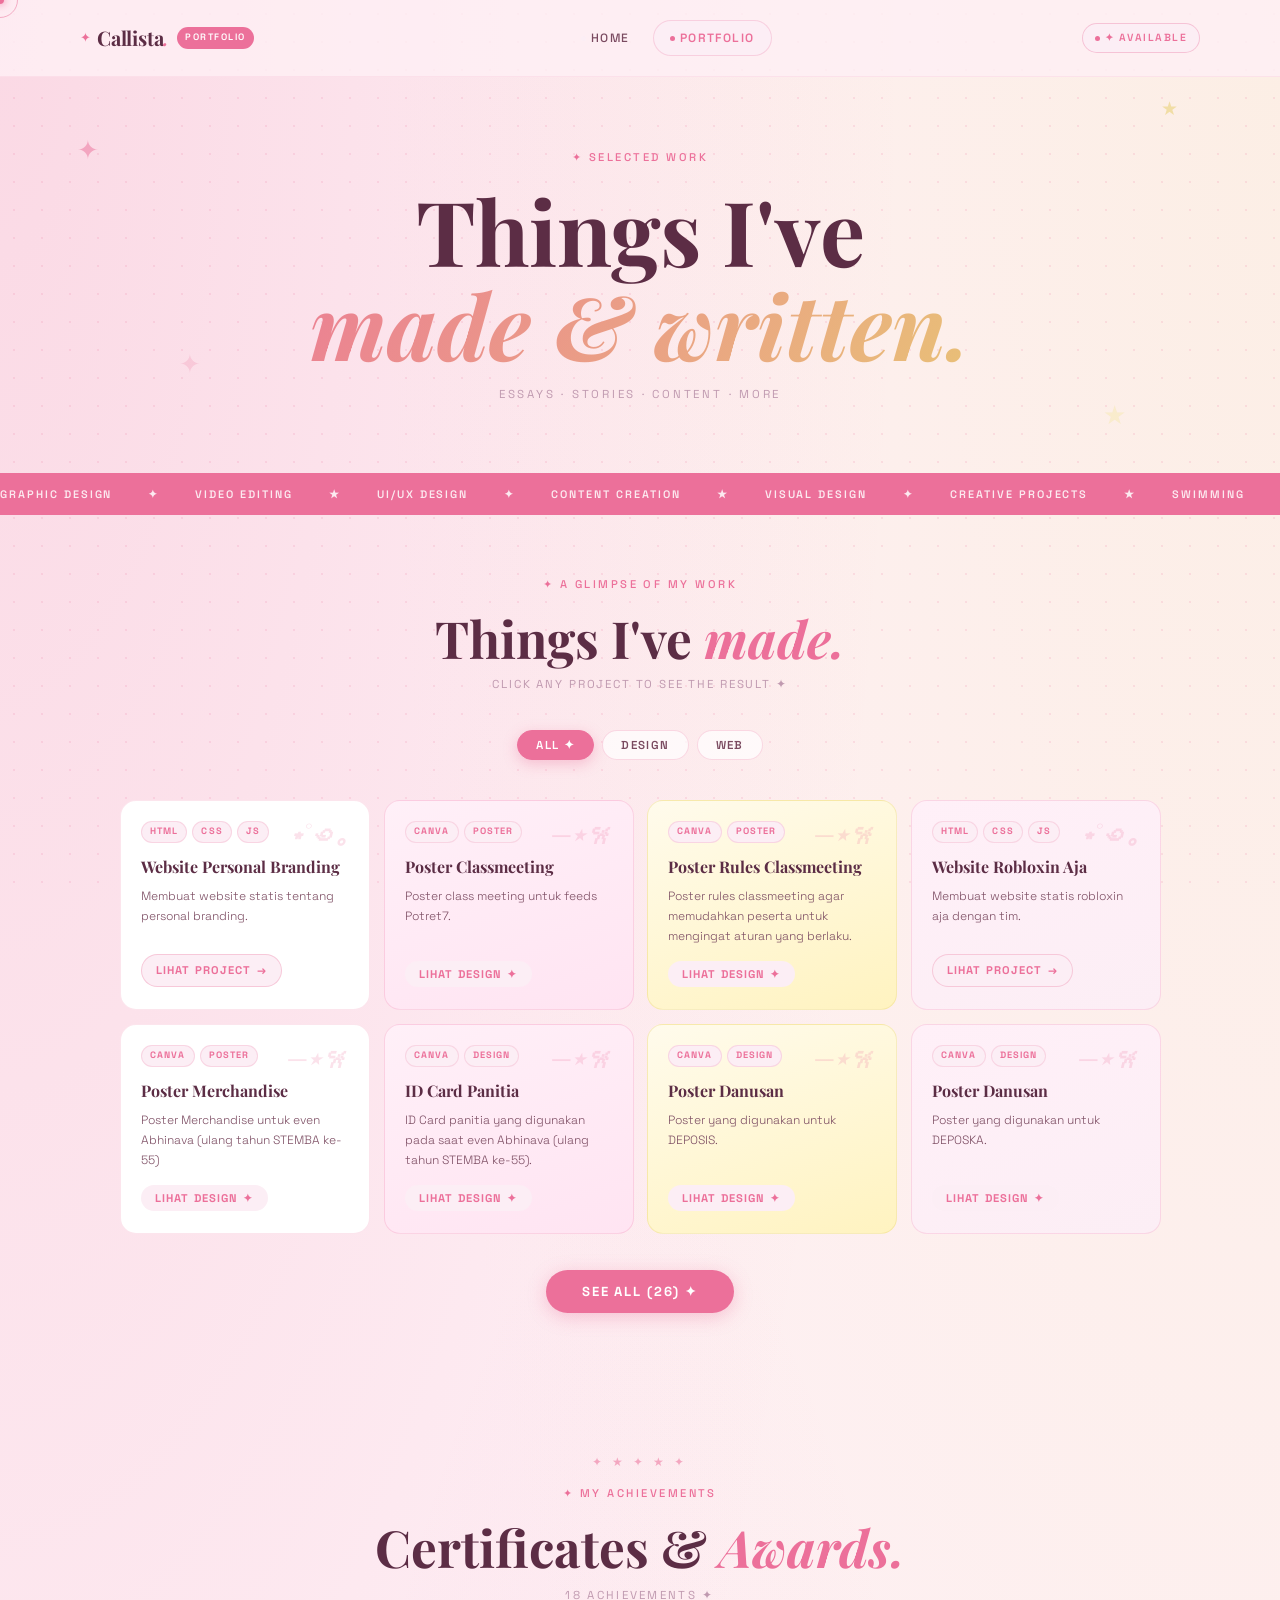
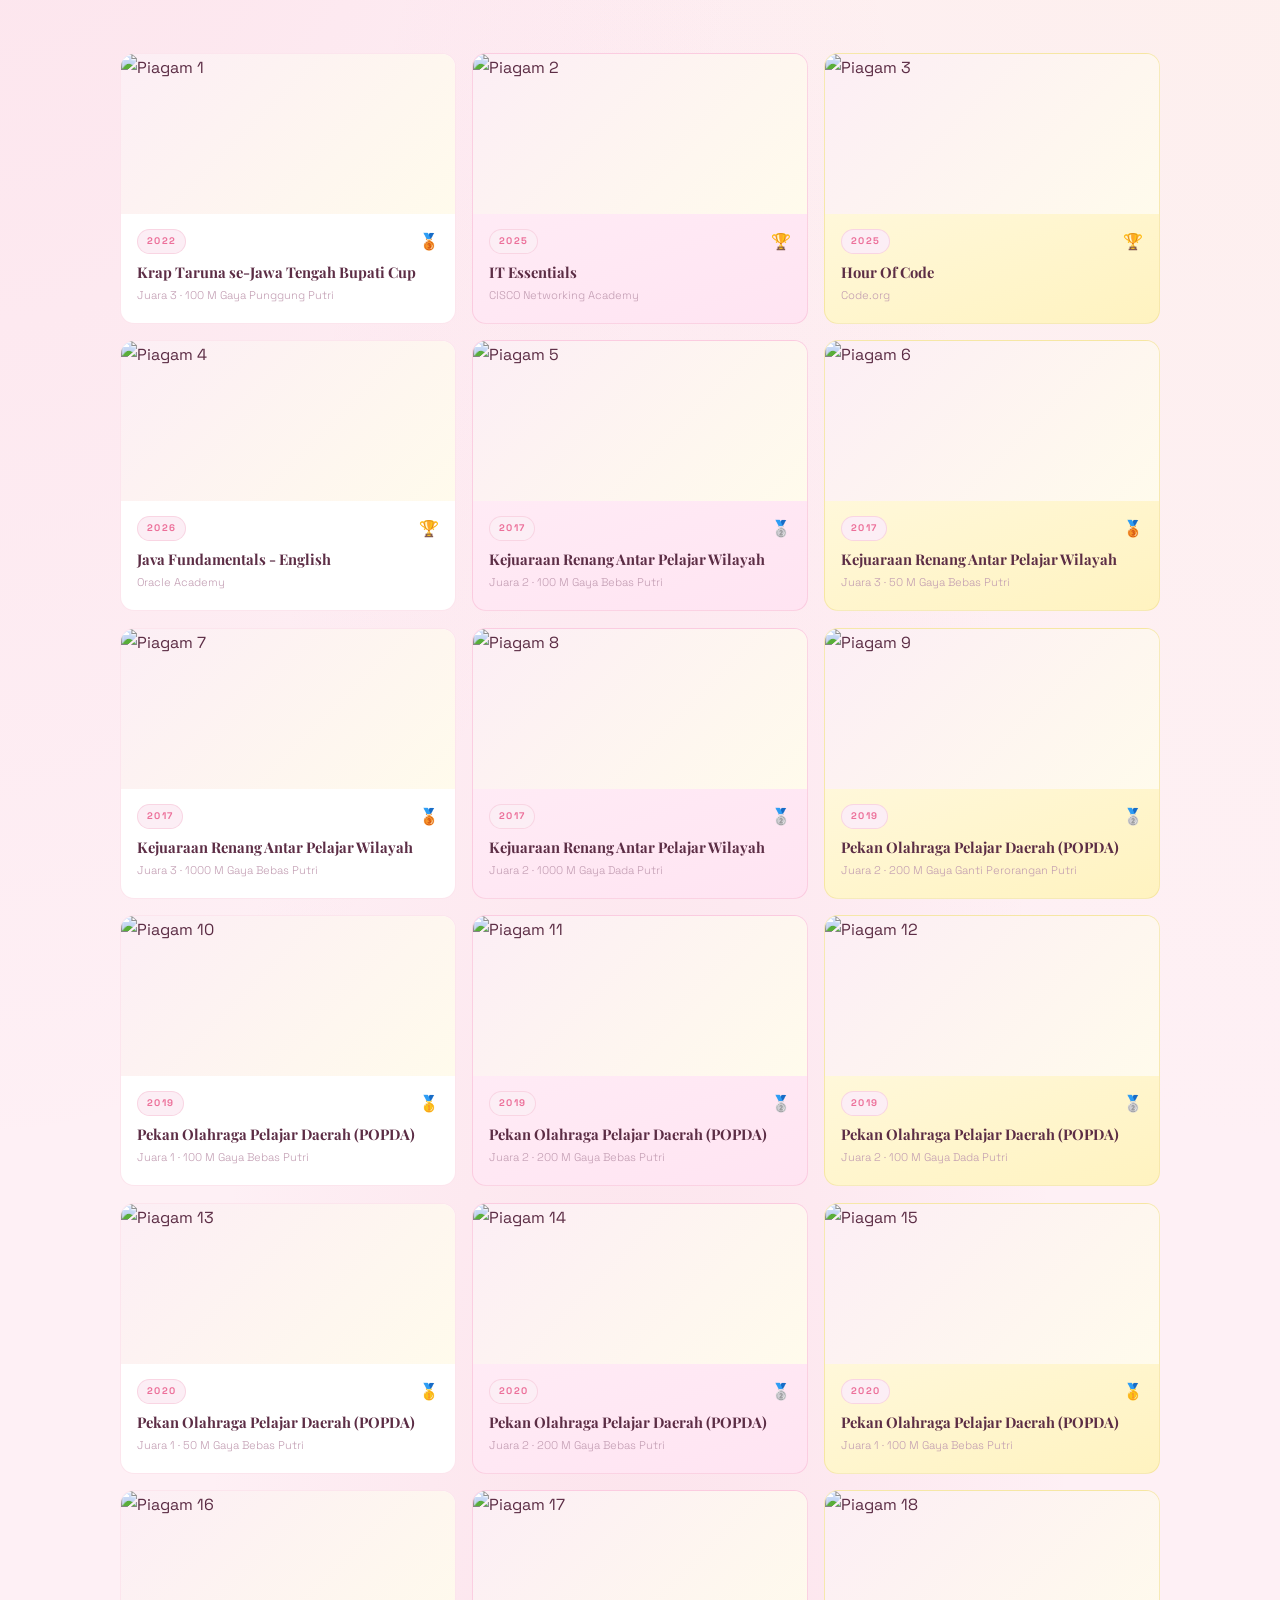
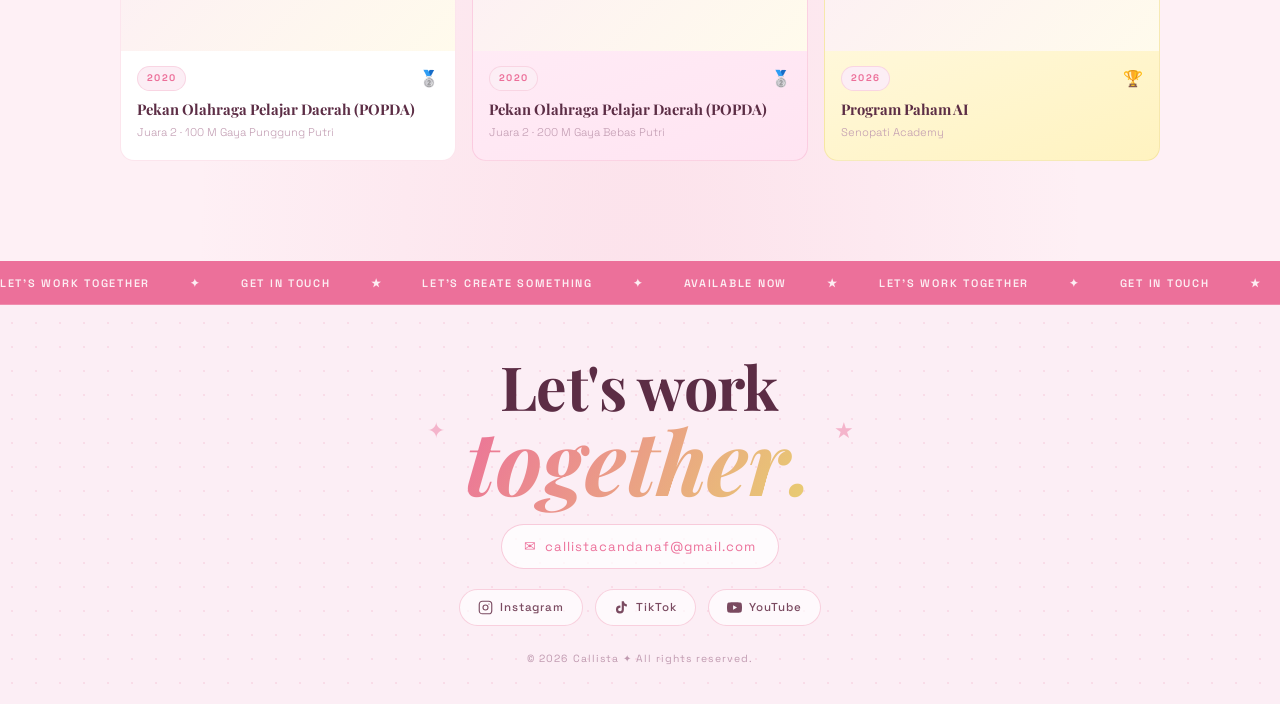
==== portfolio.html @ 1a50c210 "Add files via upload" ====
﻿<!DOCTYPE html>
<html lang="en">
<head>
  <meta charset="UTF-8" />
  <meta name="viewport" content="width=device-width, initial-scale=1.0" />
  <title>✦ Portfolio — My Work</title>
  <link rel="preconnect" href="https://fonts.googleapis.com" />
  <link rel="preconnect" href="https://fonts.gstatic.com" crossorigin />
  <link href="https://fonts.googleapis.com/css2?family=Space+Grotesk:wght@300;400;500;600;700&family=Playfair+Display:ital,wght@0,700;1,400;1,700&display=swap" rel="stylesheet" />
  <link rel="stylesheet" href="style.css" />
  <link rel="stylesheet" href="portfolio.css" />
</head>
<body class="port-page">

  <!-- LOADING SCREEN -->
  <div id="loader">
    <div class="loader-bg"></div>
    <div class="loader-content">
      <div class="loader-stars">
        <span class="star s1">✦</span>
        <span class="star s2">★</span>
        <span class="star s3">✦</span>
        <span class="star s4">✩</span>
        <span class="star s5">★</span>
        <span class="star s6">✦</span>
      </div>
      <div class="loader-logo">
        <span class="loader-name">Callista</span>
        <span class="loader-sub">✦ Portfolio ✦</span>
      </div>
      <div class="loader-bar-wrap">
        <div class="loader-bar">
          <div class="loader-bar-fill"></div>
        </div>
        <span class="loader-percent">0%</span>
      </div>
      <p class="loader-text">Loading your experience...</p>
    </div>
  </div>

  <!-- CURSOR FOLLOWER -->
  <div class="cursor-dot"></div>
  <div class="cursor-ring"></div>

  <!-- NAVBAR -->
  <nav class="navbar scrolled">
    <div class="nav-logo">
      <span class="nav-logo-star">✦</span>
      <span class="nav-logo-name">Callista<em>.</em></span>
      <span class="nav-logo-tag">portfolio</span>
    </div>
    <ul class="nav-links">
      <li><a href="index.html">
        <span class="nav-link-dot"></span>Home
      </a></li>
      <li><a href="portfolio.html" class="active">
        <span class="nav-link-dot"></span>Portfolio
      </a></li>
    </ul>
    <div class="nav-right">
      <span class="nav-badge">✦ Available</span>
      <button class="hamburger" aria-label="Toggle menu">
        <span></span><span></span><span></span>
      </button>
    </div>
  </nav>

  <!-- PAGE HEADER -->
  <header class="port-header">
    <div class="port-header-bg">
      <span class="ph-star ps1">✦</span>
      <span class="ph-star ps2">★</span>
      <span class="ph-star ps3">✦</span>
      <span class="ph-star ps4">★</span>
    </div>
    <div class="port-header-inner">
      <p class="sec-tag center">✦ Selected Work</p>
      <h1 class="port-title">
        <span class="pt-line">Things I've</span>
        <span class="pt-line italic-grad">made &amp; written.</span>
      </h1>
      <p class="port-subtitle">Essays · Stories · Content · More</p>
    </div>
    <div class="port-marquee">
      <div class="pm-track">
        <span>Graphic Design</span><span class="pm-dot">✦</span>
        <span>Video Editing</span><span class="pm-dot">★</span>
        <span>UI/UX Design</span><span class="pm-dot">✦</span>
        <span>Content Creation</span><span class="pm-dot">★</span>
        <span>Visual Design</span><span class="pm-dot">✦</span>
        <span>Creative Projects</span><span class="pm-dot">★</span>
        <span>Swimming</span><span class="pm-dot">✦</span>
        <span>Graphic Design</span><span class="pm-dot">✦</span>
        <span>Video Editing</span><span class="pm-dot">★</span>
        <span>UI/UX Design</span><span class="pm-dot">✦</span>
        <span>Content Creation</span><span class="pm-dot">★</span>
        <span>Visual Design</span><span class="pm-dot">✦</span>
        <span>Creative Projects</span><span class="pm-dot">★</span>
        <span>Swimming</span><span class="pm-dot">✦</span>
        <span>Graphic Design</span><span class="pm-dot">✦</span>
        <span>Video Editing</span><span class="pm-dot">★</span>
        <span>UI/UX Design</span><span class="pm-dot">✦</span>
        <span>Content Creation</span><span class="pm-dot">★</span>
        <span>Visual Design</span><span class="pm-dot">✦</span>
        <span>Creative Projects</span><span class="pm-dot">★</span>
        <span>Swimming</span><span class="pm-dot">✦</span>
        <span>Graphic Design</span><span class="pm-dot">✦</span>
        <span>Video Editing</span><span class="pm-dot">★</span>
        <span>UI/UX Design</span><span class="pm-dot">✦</span>
        <span>Content Creation</span><span class="pm-dot">★</span>
        <span>Visual Design</span><span class="pm-dot">✦</span>
        <span>Creative Projects</span><span class="pm-dot">★</span>
        <span>Swimming</span><span class="pm-dot">✦</span>
      </div>
    </div>
  </header>

  <!-- A GLIMPSE OF MY WORK -->
  <main class="projects-wrap">

    <div class="projects-header reveal">
      <p class="sec-tag center">✦ A Glimpse of My Work</p>
      <h2 class="projects-title">Things I've <em>made.</em></h2>
      <p class="projects-sub">Click any project to see the result ✦</p>
    </div>

    <!-- FILTER TABS -->
    <div class="proj-filters reveal">
      <button class="proj-filter active" data-filter="all">All ✦</button>
      <button class="proj-filter" data-filter="design">Design</button>
      <button class="proj-filter" data-filter="web">Web</button>
    </div>

    <!-- PROJECT GRID -->
    <div class="projects-grid">

      <article class="proj-card reveal" data-cat="web">
        <div class="proj-body">
          <div class="proj-card-top">
            <div class="proj-tags"><span class="proj-tag">HTML</span><span class="proj-tag">CSS</span><span class="proj-tag">JS</span></div>
            <span class="proj-num">⋆˚꩜｡</span>
          </div>
          <h3>Website Personal Branding</h3>
          <p>Membuat website statis tentang personal branding.</p>
          <a href="https://personalbrandingcallistacf.vercel.app/" target="_blank" rel="noopener" class="proj-cta">Lihat Project <span>→</span></a>
        </div>
      </article>

      <article class="proj-card reveal" data-cat="design">
        <div class="proj-body">
          <div class="proj-card-top">
            <div class="proj-tags"><span class="proj-tag">Canva</span><span class="proj-tag">Poster</span></div>
            <span class="proj-num">─⋆𐙚</span>
          </div>
          <h3>Poster Classmeeting</h3>
          <p>Poster class meeting untuk feeds Potret7.</p>
          <button class="proj-cta" onclick="openLightbox('foto/design2.jpg')">Lihat Design <span>✦</span></button>
        </div>
      </article>

      <article class="proj-card reveal" data-cat="design">
        <div class="proj-body">
          <div class="proj-card-top">
            <div class="proj-tags"><span class="proj-tag">Canva</span><span class="proj-tag">Poster</span></div>
            <span class="proj-num">─⋆𐙚</span>
          </div>
          <h3>Poster Rules Classmeeting</h3>
          <p>Poster rules classmeeting agar memudahkan peserta untuk mengingat aturan yang berlaku.</p>
          <button class="proj-cta" onclick="openLightbox('foto/design3.jpg')">Lihat Design <span>✦</span></button>
        </div>
      </article>

      <article class="proj-card reveal" data-cat="web">
        <div class="proj-body">
          <div class="proj-card-top">
            <div class="proj-tags"><span class="proj-tag">HTML</span><span class="proj-tag">CSS</span><span class="proj-tag">JS</span></div>
            <span class="proj-num">⋆˚꩜｡</span>
          </div>
          <h3>Website Robloxin Aja</h3>
          <p>Membuat website statis robloxin aja dengan tim.</p>
          <a href="https://robloxinaja.pages.dev/" target="_blank" rel="noopener" class="proj-cta">Lihat Project <span>→</span></a>
        </div>
      </article>

      <article class="proj-card reveal" data-cat="design">
        <div class="proj-body">
          <div class="proj-card-top">
            <div class="proj-tags"><span class="proj-tag">Canva</span><span class="proj-tag">Poster</span></div>
            <span class="proj-num">─⋆𐙚</span>
          </div>
          <h3>Poster Merchandise</h3>
          <p>Poster Merchandise untuk even Abhinava (ulang tahun STEMBA ke-55) </p>
          <button class="proj-cta" onclick="openLightbox('foto/design8.png')">Lihat Design <span>✦</span></button>
        </div>
      </article>

      <article class="proj-card reveal" data-cat="design">
        <div class="proj-body">
          <div class="proj-card-top">
            <div class="proj-tags"><span class="proj-tag">Canva</span><span class="proj-tag">Design</span></div>
            <span class="proj-num">─⋆𐙚</span>
          </div>
          <h3>ID Card Panitia</h3>
          <p>ID Card panitia yang digunakan pada saat even Abhinava (ulang tahun STEMBA ke-55).</p>
          <button class="proj-cta" onclick="openLightbox('foto/design9.png')">Lihat Design <span>✦</span></button>
        </div>
      </article>

      <article class="proj-card reveal" data-cat="design">
        <div class="proj-body">
          <div class="proj-card-top">
            <div class="proj-tags"><span class="proj-tag">Canva</span><span class="proj-tag">Design</span></div>
            <span class="proj-num">─⋆𐙚</span>
          </div>
          <h3>Poster Danusan</h3>
          <p>Poster yang digunakan untuk DEPOSIS.</p>
          <button class="proj-cta" onclick="openLightbox('foto/design10.jpg')">Lihat Design <span>✦</span></button>
        </div>
      </article>

      <article class="proj-card reveal" data-cat="design">
        <div class="proj-body">
          <div class="proj-card-top">
            <div class="proj-tags"><span class="proj-tag">Canva</span><span class="proj-tag">Design</span></div>
            <span class="proj-num">─⋆𐙚</span>
          </div>
          <h3>Poster Danusan</h3>
          <p>Poster yang digunakan untuk DEPOSKA.</p>
          <button class="proj-cta" onclick="openLightbox('foto/design11.png')">Lihat Design <span>✦</span></button>
        </div>
      </article>

      <article class="proj-card reveal" data-cat="design">
        <div class="proj-body">
          <div class="proj-card-top">
            <div class="proj-tags"><span class="proj-tag">Canva</span><span class="proj-tag">Design</span></div>
            <span class="proj-num">─⋆𐙚</span>
          </div>
          <h3>Poster Danusan</h3>
          <p>Poster yang digunakan untuk DEPOSIS.</p>
          <button class="proj-cta" onclick="openLightbox('foto/design12.png')">Lihat Design <span>✦</span></button>
        </div>
      </article>

      <article class="proj-card reveal" data-cat="design">
        <div class="proj-body">
          <div class="proj-card-top">
            <div class="proj-tags"><span class="proj-tag">Canva</span><span class="proj-tag">Design</span></div>
            <span class="proj-num">─⋆𐙚</span>
          </div>
          <h3>Poster Danusan</h3>
          <p>Poster yang digunakan untuk DEPOSIS.</p>
          <button class="proj-cta" onclick="openLightbox('foto/design13.png')">Lihat Design <span>✦</span></button>
        </div>
      </article>

      <article class="proj-card reveal" data-cat="design">
        <div class="proj-body">
          <div class="proj-card-top">
            <div class="proj-tags"><span class="proj-tag">Canva</span><span class="proj-tag">Design</span></div>
            <span class="proj-num">─⋆𐙚</span>
          </div>
          <h3>Poster Danusan</h3>
          <p>Poster yang digunakan untuk DEPOSIS.</p>
          <button class="proj-cta" onclick="openLightbox('foto/design14.png')">Lihat Design <span>✦</span></button>
        </div>
      </article>

      <article class="proj-card reveal" data-cat="design">
        <div class="proj-body">
          <div class="proj-card-top">
            <div class="proj-tags"><span class="proj-tag">Canva</span><span class="proj-tag">Design</span></div>
            <span class="proj-num">─⋆𐙚</span>
          </div>
          <h3>Poster Danusan</h3>
          <p>DPoster yang digunakan untuk DEPOSIS.</p>
          <button class="proj-cta" onclick="openLightbox('foto/design15.png')">Lihat Design <span>✦</span></button>
        </div>
      </article>

      <article class="proj-card reveal" data-cat="design">
        <div class="proj-body">
          <div class="proj-card-top">
            <div class="proj-tags"><span class="proj-tag">Canva</span><span class="proj-tag">Design</span></div>
            <span class="proj-num">─⋆𐙚</span>
          </div>
          <h3>Poster Hari Kemerdekaan</h3>
          <p>Poster dalam rangka memperingati hari kemerdekaan Republik Indonesia.</p>
          <button class="proj-cta" onclick="openLightbox('foto/design16.png')">Lihat Design <span>✦</span></button>
        </div>
      </article>

      <article class="proj-card reveal" data-cat="design">
        <div class="proj-body">
          <div class="proj-card-top">
            <div class="proj-tags"><span class="proj-tag">Canva</span><span class="proj-tag">Design</span></div>
            <span class="proj-num">─⋆𐙚</span>
          </div>
          <h3>Menfess & Songfess</h3>
          <p>Menfess & Songfess untuk story instagram kelas</p>
          <button class="proj-cta" onclick="openLightbox('foto/design17.png')">Lihat Design <span>✦</span></button>
        </div>
      </article>

      <article class="proj-card reveal" data-cat="design">
        <div class="proj-body">
          <div class="proj-card-top">
            <div class="proj-tags"><span class="proj-tag">Canva</span><span class="proj-tag">Design</span></div>
            <span class="proj-num">─⋆𐙚</span>
          </div>
          <h3>Livereport</h3>
          <p>Design livereport yang digunakan pada saat even classmeeting.</p>
          <button class="proj-cta" onclick="openLightbox('foto/design18.png')">Lihat Design <span>✦</span></button>
        </div>
      </article>

      <article class="proj-card reveal" data-cat="design">
        <div class="proj-body">
          <div class="proj-card-top">
            <div class="proj-tags"><span class="proj-tag">Canva</span><span class="proj-tag">Design</span></div>
            <span class="proj-num">─⋆𐙚</span>
          </div>
          <h3>Frame Photobooth</h3>
          <p>Design frame photooboth yang digunakan pada saat even hari kartini.</p>
          <button class="proj-cta" onclick="openLightbox('foto/design19.png')">Lihat Design <span>✦</span></button>
        </div>
      </article>

      <article class="proj-card reveal" data-cat="design">
        <div class="proj-body">
          <div class="proj-card-top">
            <div class="proj-tags"><span class="proj-tag">Canva</span><span class="proj-tag">Design</span></div>
            <span class="proj-num">─⋆𐙚</span>
          </div>
          <h3>Frame Photobooth</h3>
          <p>Design frame photooboth yang digunakan pada saat even classmeeting.</p>
          <button class="proj-cta" onclick="openLightbox('foto/design20.png')">Lihat Design <span>✦</span></button>
        </div>
      </article>

      <article class="proj-card reveal" data-cat="design">
        <div class="proj-body">
          <div class="proj-card-top">
            <div class="proj-tags"><span class="proj-tag">Canva</span><span class="proj-tag">Design</span></div>
            <span class="proj-num">─⋆𐙚</span>
          </div>
          <h3>Frame Livereport</h3>
          <p>Design livereport yang digunakan pada saat even hari guru</p>
          <button class="proj-cta" onclick="openLightbox('foto/design21.png')">Lihat Design <span>✦</span></button>
        </div>
      </article>

      <article class="proj-card reveal" data-cat="design">
        <div class="proj-body">
          <div class="proj-card-top">
            <div class="proj-tags"><span class="proj-tag">Canva</span><span class="proj-tag">Design</span></div>
            <span class="proj-num">─⋆𐙚</span>
          </div>
          <h3>Infografis</h3>
          <p>Infografis agama islam tentang bijak bermedia sosial.</p>
          <button class="proj-cta" onclick="openLightbox('foto/design22.png')">Lihat Design <span>✦</span></button>
        </div>
      </article>

      <article class="proj-card reveal" data-cat="design">
        <div class="proj-body">
          <div class="proj-card-top">
            <div class="proj-tags"><span class="proj-tag">Canva</span><span class="proj-tag">Design</span></div>
            <span class="proj-num">─⋆𐙚</span>
          </div>
          <h3>Infografis</h3>
          <p>Infografis tentang mindset dalam dunia teknik.</p>
          <button class="proj-cta" onclick="openLightbox('foto/design23.jpg')">Lihat Design <span>✦</span></button>
        </div>
      </article>

      <article class="proj-card reveal" data-cat="design">
        <div class="proj-body">
          <div class="proj-card-top">
            <div class="proj-tags"><span class="proj-tag">Canva</span><span class="proj-tag">Design</span></div>
            <span class="proj-num">─⋆𐙚</span>
          </div>
          <h3>Katalog</h3>
          <p>Design katalog totebag.</p>
          <button class="proj-cta" onclick="openLightbox('foto/design24.png')">Lihat Design <span>✦</span></button>
        </div>
      </article>

      <article class="proj-card reveal" data-cat="design">
        <div class="proj-body">
          <div class="proj-card-top">
            <div class="proj-tags"><span class="proj-tag">Canva</span><span class="proj-tag">Design</span></div>
            <span class="proj-num">─⋆𐙚</span>
          </div>
          <h3>Plakat Juara</h3>
          <p>Design plakat juara mobile legend pada saat even classmeeting.</p>
          <button class="proj-cta" onclick="openLightbox('foto/design25.png')">Lihat Design <span>✦</span></button>
        </div>
      </article>

      <article class="proj-card reveal" data-cat="design">
        <div class="proj-body">
          <div class="proj-card-top">
            <div class="proj-tags"><span class="proj-tag">Canva</span><span class="proj-tag">Design</span></div>
            <span class="proj-num">─⋆𐙚</span>
          </div>
          <h3>MMT</h3>
          <p>Design MMT yang digunakan pada saat even Abhinava (ulang tahun STEMBA ke-55).</p>
          <button class="proj-cta" onclick="openLightbox('foto/design26.png')">Lihat Design <span>✦</span></button>
        </div>
      </article>

      <article class="proj-card reveal" data-cat="design">
        <div class="proj-body">
          <div class="proj-card-top">
            <div class="proj-tags"><span class="proj-tag">Canva</span><span class="proj-tag">Design</span></div>
            <span class="proj-num">─⋆𐙚</span>
          </div>
          <h3>MMT</h3>
          <p>Design MMT yang digunakan pada saat even Abhinava (ulang tahun STEMBA ke-55).</p>
          <button class="proj-cta" onclick="openLightbox('foto/design31.jpg')">Lihat Design <span>✦</span></button>
        </div>
      </article>

      <article class="proj-card reveal" data-cat="web">
        <div class="proj-body">
          <div class="proj-card-top">
            <div class="proj-tags"><span class="proj-tag">IoT</span><span class="proj-tag">Arduino IDE</span></div>
            <span class="proj-num">⋆˚꩜｡</span>
          </div>
          <h3>IoT Smart Garden</h3>
          <p>Membuat project IoT dengan tema smart garden dengan tim.</p>
          <a href="https://drive.google.com/file/d/19lMrcrcD2ZF7QuZEvFl0rzOmX5ELT00c/view?usp=drivesdk" target="_blank" rel="noopener" class="proj-cta">Lihat Project <span>→</span></a>
        </div>
      </article>

      <article class="proj-card reveal" data-cat="web">
        <div class="proj-body">
          <div class="proj-card-top">
            <div class="proj-tags"><span class="proj-tag">s.id</span><span class="proj-tag">Online Shop</span></div>
            <span class="proj-num">⋆˚꩜｡ </span>
          </div>
          <h3>⌗BarbieCloud⋆˚𝜗𝜚˚⋆</h3>
          <p>Online shop aesthetic via platform s.id.</p>
          <a href="https://s.id/barbiecloud" target="_blank" rel="noopener" class="proj-cta">Lihat Project <span>→</span></a>
        </div>
      </article>

    </div>

    <!-- SEE ALL BUTTON -->
    <div class="proj-see-all-wrap">
      <button class="proj-see-all" id="seeAllBtn">See All Projects ✦</button>
    </div>

  </main>

  <!-- MY ACHIEVEMENTS -->
  <section class="achievements">
    <div class="ach-header reveal">
      <p class="sec-tag center">✦ My Achievements</p>
      <h2 class="ach-title">Certificates &amp; <em>Awards.</em></h2>
      <p class="ach-sub">18 achievements ✦</p>
    </div>

    <div class="ach-uniform-grid">

      <div class="ach-u-card reveal" onclick="openLightbox('foto/piagam1.jpg')">
        <div class="ach-u-img"><img src="foto/piagam1.jpg" alt="Piagam 1" /><div class="ach-overlay"><span>⛶ Lihat</span></div></div>
        <div class="ach-u-body"><div class="ach-u-top"><span class="ach-year-badge">2022</span><span>🥉</span></div><h3>Krap Taruna se-Jawa Tengah Bupati Cup</h3><p>Juara 3 · 100 M Gaya Punggung Putri</p></div>
      </div>

      <div class="ach-u-card reveal" onclick="openLightbox('foto/piagam2.jpg')">
        <div class="ach-u-img"><img src="foto/piagam2.jpg" alt="Piagam 2" /><div class="ach-overlay"><span>⛶ Lihat</span></div></div>
        <div class="ach-u-body"><div class="ach-u-top"><span class="ach-year-badge">2025</span><span>🏆</span></div><h3>IT Essentials</h3><p>CISCO Networking Academy</p></div>
      </div>

      <div class="ach-u-card reveal" onclick="openLightbox('foto/piagam3.jpg')">
        <div class="ach-u-img"><img src="foto/piagam3.jpg" alt="Piagam 3" /><div class="ach-overlay"><span>⛶ Lihat</span></div></div>
        <div class="ach-u-body"><div class="ach-u-top"><span class="ach-year-badge">2025</span><span>🏆</span></div><h3>Hour Of Code</h3><p>Code.org</p></div>
      </div>

      <div class="ach-u-card reveal" onclick="openLightbox('foto/piagam4.jpg')">
        <div class="ach-u-img"><img src="foto/piagam4.jpg" alt="Piagam 4" /><div class="ach-overlay"><span>⛶ Lihat</span></div></div>
        <div class="ach-u-body"><div class="ach-u-top"><span class="ach-year-badge">2026</span><span>🏆</span></div><h3>Java Fundamentals - English</h3><p>Oracle Academy</p></div>
      </div>

      <div class="ach-u-card reveal" onclick="openLightbox('foto/piagam5.jpg')">
        <div class="ach-u-img"><img src="foto/piagam5.jpg" alt="Piagam 5" /><div class="ach-overlay"><span>⛶ Lihat</span></div></div>
        <div class="ach-u-body"><div class="ach-u-top"><span class="ach-year-badge">2017</span><span>🥈</span></div><h3>Kejuaraan Renang Antar Pelajar Wilayah</h3><p>Juara 2 · 100 M Gaya Bebas Putri</p></div>
      </div>

      <div class="ach-u-card reveal" onclick="openLightbox('foto/piagam6.jpg')">
        <div class="ach-u-img"><img src="foto/piagam6.jpg" alt="Piagam 6" /><div class="ach-overlay"><span>⛶ Lihat</span></div></div>
        <div class="ach-u-body"><div class="ach-u-top"><span class="ach-year-badge">2017</span><span>🥉</span></div><h3>Kejuaraan Renang Antar Pelajar Wilayah</h3><p>Juara 3 · 50 M Gaya Bebas Putri</p></div>
      </div>

      <div class="ach-u-card reveal" onclick="openLightbox('foto/piagam7.jpg')">
        <div class="ach-u-img"><img src="foto/piagam7.jpg" alt="Piagam 7" /><div class="ach-overlay"><span>⛶ Lihat</span></div></div>
        <div class="ach-u-body"><div class="ach-u-top"><span class="ach-year-badge">2017</span><span>🥉</span></div><h3>Kejuaraan Renang Antar Pelajar Wilayah</h3><p>Juara 3 · 1000 M Gaya Bebas Putri</p></div>
      </div>

      <div class="ach-u-card reveal" onclick="openLightbox('foto/piagam8.jpg')">
        <div class="ach-u-img"><img src="foto/piagam8.jpg" alt="Piagam 8" /><div class="ach-overlay"><span>⛶ Lihat</span></div></div>
        <div class="ach-u-body"><div class="ach-u-top"><span class="ach-year-badge">2017</span><span>🥈</span></div><h3>Kejuaraan Renang Antar Pelajar Wilayah</h3><p>Juara 2 · 1000 M Gaya Dada Putri</p></div>
      </div>

      <div class="ach-u-card reveal" onclick="openLightbox('foto/piagam9.jpg')">
        <div class="ach-u-img"><img src="foto/piagam9.jpg" alt="Piagam 9" /><div class="ach-overlay"><span>⛶ Lihat</span></div></div>
        <div class="ach-u-body"><div class="ach-u-top"><span class="ach-year-badge">2019</span><span>🥈</span></div><h3>Pekan Olahraga Pelajar Daerah (POPDA)</h3><p>Juara 2 · 200 M Gaya Ganti Perorangan Putri</p></div>
      </div>

      <div class="ach-u-card reveal" onclick="openLightbox('foto/piagam10.jpg')">
        <div class="ach-u-img"><img src="foto/piagam10.jpg" alt="Piagam 10" /><div class="ach-overlay"><span>⛶ Lihat</span></div></div>
        <div class="ach-u-body"><div class="ach-u-top"><span class="ach-year-badge">2019</span><span>🥇</span></div><h3>Pekan Olahraga Pelajar Daerah (POPDA)</h3><p>Juara 1 · 100 M Gaya Bebas Putri</p></div>
      </div>

      <div class="ach-u-card reveal" onclick="openLightbox('foto/piagam11.jpg')">
        <div class="ach-u-img"><img src="foto/piagam11.jpg" alt="Piagam 11" /><div class="ach-overlay"><span>⛶ Lihat</span></div></div>
        <div class="ach-u-body"><div class="ach-u-top"><span class="ach-year-badge">2019</span><span>🥈</span></div><h3>Pekan Olahraga Pelajar Daerah (POPDA)</h3><p>Juara 2 · 200 M Gaya Bebas Putri</p></div>
      </div>

      <div class="ach-u-card reveal" onclick="openLightbox('foto/piagam12.jpg')">
        <div class="ach-u-img"><img src="foto/piagam12.jpg" alt="Piagam 12" /><div class="ach-overlay"><span>⛶ Lihat</span></div></div>
        <div class="ach-u-body"><div class="ach-u-top"><span class="ach-year-badge">2019</span><span>🥈</span></div><h3>Pekan Olahraga Pelajar Daerah (POPDA)</h3><p>Juara 2 · 100 M Gaya Dada Putri</p></div>
      </div>

      <div class="ach-u-card reveal" onclick="openLightbox('foto/piagam13.jpg')">
        <div class="ach-u-img"><img src="foto/piagam13.jpg" alt="Piagam 13" /><div class="ach-overlay"><span>⛶ Lihat</span></div></div>
        <div class="ach-u-body"><div class="ach-u-top"><span class="ach-year-badge">2020</span><span>🥇</span></div><h3>Pekan Olahraga Pelajar Daerah (POPDA)</h3><p>Juara 1 · 50 M Gaya Bebas Putri</p></div>
      </div>

      <div class="ach-u-card reveal" onclick="openLightbox('foto/piagam14.jpg')">
        <div class="ach-u-img"><img src="foto/piagam14.jpg" alt="Piagam 14" /><div class="ach-overlay"><span>⛶ Lihat</span></div></div>
        <div class="ach-u-body"><div class="ach-u-top"><span class="ach-year-badge">2020</span><span>🥈</span></div><h3>Pekan Olahraga Pelajar Daerah (POPDA)</h3><p>Juara 2 · 200 M Gaya Bebas Putri</p></div>
      </div>

      <div class="ach-u-card reveal" onclick="openLightbox('foto/piagam15.jpg')">
        <div class="ach-u-img"><img src="foto/piagam15.jpg" alt="Piagam 15" /><div class="ach-overlay"><span>⛶ Lihat</span></div></div>
        <div class="ach-u-body"><div class="ach-u-top"><span class="ach-year-badge">2020</span><span>🥇</span></div><h3>Pekan Olahraga Pelajar Daerah (POPDA)</h3><p>Juara 1 · 100 M Gaya Bebas Putri</p></div>
      </div>

      <div class="ach-u-card reveal" onclick="openLightbox('foto/piagam16.jpg')">
        <div class="ach-u-img"><img src="foto/piagam16.jpg" alt="Piagam 16" /><div class="ach-overlay"><span>⛶ Lihat</span></div></div>
        <div class="ach-u-body"><div class="ach-u-top"><span class="ach-year-badge">2020</span><span>🥈</span></div><h3>Pekan Olahraga Pelajar Daerah (POPDA)</h3><p>Juara 2 · 100 M Gaya Punggung Putri</p></div>
      </div>

      <div class="ach-u-card reveal" onclick="openLightbox('foto/piagam17.jpg')">
        <div class="ach-u-img"><img src="foto/piagam17.jpg" alt="Piagam 17" /><div class="ach-overlay"><span>⛶ Lihat</span></div></div>
        <div class="ach-u-body"><div class="ach-u-top"><span class="ach-year-badge">2020</span><span>🥈</span></div><h3>Pekan Olahraga Pelajar Daerah (POPDA)</h3><p>Juara 2 · 200 M Gaya Bebas Putri</p></div>
      </div>

      <div class="ach-u-card reveal" onclick="openLightbox('foto/piagam18.png')">
        <div class="ach-u-img"><img src="foto/piagam18.png" alt="Piagam 18" /><div class="ach-overlay"><span>⛶ Lihat</span></div></div>
        <div class="ach-u-body"><div class="ach-u-top"><span class="ach-year-badge">2026</span><span>🏆</span></div><h3>Program Paham AI</h3><p>Senopati Academy</p></div>
      </div>

    </div>
  </section>
    <!-- LIGHTBOX -->
  <div class="lightbox" id="lightbox" onclick="closeLightbox()">
    <button class="lightbox-close" onclick="closeLightbox()">✕</button>
    <img id="lightbox-img" src="" alt="Certificate" />
  </div>

  <!-- FOOTER -->
  <footer class="footer">

    <div class="footer-marquee">
      <div class="footer-marquee-track">
        <span>Let's work together</span><span class="fmx">✦</span>
        <span>Get in touch</span><span class="fmx">★</span>
        <span>Let's create something</span><span class="fmx">✦</span>
        <span>Available now</span><span class="fmx">★</span>
        <span>Let's work together</span><span class="fmx">✦</span>
        <span>Get in touch</span><span class="fmx">★</span>
        <span>Let's create something</span><span class="fmx">✦</span>
        <span>Available now</span><span class="fmx">★</span>
        <span>Let's work together</span><span class="fmx">✦</span>
        <span>Get in touch</span><span class="fmx">★</span>
        <span>Let's create something</span><span class="fmx">✦</span>
        <span>Available now</span><span class="fmx">★</span>
        <span>Let's work together</span><span class="fmx">✦</span>
        <span>Get in touch</span><span class="fmx">★</span>
        <span>Let's create something</span><span class="fmx">✦</span>
        <span>Available now</span><span class="fmx">★</span>
      </div>
    </div>

    <div class="footer-main">
      <div class="footer-heading-wrap">
        <span class="footer-star-l">✦</span>
        <h2 class="footer-cta">
          <span class="fct-line1">Let's work</span>
          <span class="fct-line2"><em>together.</em></span>
        </h2>
        <span class="footer-star-r">★</span>
      </div>
      <a href="mailto:youremail@email.com" class="footer-email">
        <span class="footer-email-icon">✉</span>
        callistacandanaf@gmail.com
      </a>
      <div class="footer-links">
        <a href="https://www.instagram.com/callistacandana._" target="_blank" rel="noopener" aria-label="Instagram" class="footer-social">
          <svg xmlns="http://www.w3.org/2000/svg" viewBox="0 0 24 24" fill="none" stroke="currentColor" stroke-width="1.8" stroke-linecap="round" stroke-linejoin="round">
            <rect x="2" y="2" width="20" height="20" rx="5" ry="5"/>
            <circle cx="12" cy="12" r="4"/>
            <circle cx="17.5" cy="6.5" r="1" fill="currentColor" stroke="none"/>
          </svg>
          <span>Instagram</span>
        </a>
        <a href="https://www.tiktok.com/@callistaacf" target="_blank" rel="noopener" aria-label="TikTok" class="footer-social">
          <svg xmlns="http://www.w3.org/2000/svg" viewBox="0 0 24 24" fill="currentColor">
            <path d="M19.59 6.69a4.83 4.83 0 0 1-3.77-4.25V2h-3.45v13.67a2.89 2.89 0 0 1-2.88 2.5 2.89 2.89 0 0 1-2.89-2.89 2.89 2.89 0 0 1 2.89-2.89c.28 0 .54.04.79.1V9.01a6.33 6.33 0 0 0-.79-.05 6.34 6.34 0 0 0-6.34 6.34 6.34 6.34 0 0 0 6.34 6.34 6.34 6.34 0 0 0 6.33-6.34V8.69a8.18 8.18 0 0 0 4.78 1.52V6.75a4.85 4.85 0 0 1-1.01-.06z"/>
          </svg>
          <span>TikTok</span>
        </a>
        <a href="https://youtube.com/@callistacandana" target="_blank" rel="noopener" aria-label="YouTube" class="footer-social">
          <svg xmlns="http://www.w3.org/2000/svg" viewBox="0 0 24 24" fill="currentColor">
            <path d="M23.5 6.19a3.02 3.02 0 0 0-2.12-2.14C19.54 3.5 12 3.5 12 3.5s-7.54 0-9.38.55A3.02 3.02 0 0 0 .5 6.19 31.58 31.58 0 0 0 0 12a31.58 31.58 0 0 0 .5 5.81 3.02 3.02 0 0 0 2.12 2.14C4.46 20.5 12 20.5 12 20.5s7.54 0 9.38-.55a3.02 3.02 0 0 0 2.12-2.14A31.58 31.58 0 0 0 24 12a31.58 31.58 0 0 0-.5-5.81zM9.75 15.5V8.5l6.25 3.5-6.25 3.5z"/>
          </svg>
          <span>YouTube</span>
        </a>
      </div>
      <p class="footer-copy">© 2026 Callista ✦ All rights reserved.</p>
    </div>

  </footer>

  <script src="main.js"></script>
  <script src="loading.js"></script>
  <script src="portfolio.js"></script>
</body>
</html>
---- style.css ----
/* ===========================
   VARIABLES & RESET
=========================== */
:root {
  --pink:        #EC709A;
  --pink-light:  #F4A7C0;
  --pink-pale:   #FCEEF5;
  --yellow:      #F5E8AA;
  --yellow-dark: #E8D070;
  --yellow-pale: #FFFBEC;
  --white:       #FFFFFF;
  --off-white:   #FEF9F5;
  --dark:        #5C2D45;   /* mauve medium — tidak terlalu gelap */
  --mid:         #7A4A60;
  --lite:        #C09AB0;

  --font-main:  'Space Grotesk', sans-serif;
  --font-serif: 'Playfair Display', serif;

  --pad-x:  80px;
  --max-w:  1200px;
  --radius: 16px;
  --trans:  0.3s cubic-bezier(0.25, 0.8, 0.25, 1);
}

*, *::before, *::after { margin: 0; padding: 0; box-sizing: border-box; }
html { scroll-behavior: smooth; }

body {
  font-family: var(--font-main);
  color: var(--dark);
  line-height: 1.7;
  overflow-x: hidden;
  min-height: 100vh;
}

/* ── Y2K BACKGROUND (home page) ── */
body:not(.port-page) {
  background-color: #FEF0F5;
  background-image:
    radial-gradient(ellipse at 0%   0%,   rgba(236,112,154,0.18) 0%, transparent 50%),
    radial-gradient(ellipse at 100% 0%,   rgba(245,232,170,0.22) 0%, transparent 50%),
    radial-gradient(ellipse at 50%  100%, rgba(236,112,154,0.10) 0%, transparent 45%);
  /* removed background-attachment:fixed — causes repaint on scroll */
}

/* dot-grid overlay */
body:not(.port-page)::before {
  content: '';
  position: fixed; inset: 0; z-index: 0;
  background-image: radial-gradient(circle, rgba(236,112,154,0.16) 1px, transparent 1px);
  background-size: 28px 28px;
  pointer-events: none;
}

/* push all direct children above dot-grid */
body:not(.port-page) > * { position: relative; z-index: 1; }

/* spotlight overlay sits above bg but below all content */
body .spotlight-overlay { z-index: 2; }
body > nav,
body > section,
body > .hc-dot,
body > .hc-ring { position: relative; z-index: 3; }

/* loader must stay fixed fullscreen — never override it */
#loader { position: fixed !important; z-index: 9999 !important; }
/* ===========================
   LOADING SCREEN
=========================== */
#loader {
  position: fixed; inset: 0; z-index: 9999;
  display: flex; align-items: center; justify-content: center;
  transition: opacity 0.7s ease, transform 0.7s ease;
}

#loader.hide { opacity: 0; transform: scale(1.04); pointer-events: none; }

.loader-bg {
  position: absolute; inset: 0;
  background: #2A1020;
  background-image:
    radial-gradient(ellipse at 20% 30%, rgba(236,112,154,0.35) 0%, transparent 55%),
    radial-gradient(ellipse at 80% 70%, rgba(245,232,170,0.20) 0%, transparent 55%);
}

.loader-content {
  position: relative; z-index: 1;
  display: flex; flex-direction: column;
  align-items: center; gap: 28px; text-align: center;
}

.loader-stars {
  position: absolute; width: 500px; height: 500px;
  top: 50%; left: 50%; transform: translate(-50%,-50%);
  pointer-events: none;
}

.star { position: absolute; font-size: 1.2rem; animation: star-spin 4s linear infinite; }
.s1 { top: 0;      left: 50%;  color: var(--pink);       animation-delay: 0s; }
.s2 { top: 15%;    right: 5%;  color: var(--yellow);     animation-delay: 0.4s; font-size: 0.9rem; }
.s3 { bottom: 10%; left: 8%;   color: var(--pink-light); animation-delay: 0.8s; }
.s4 { top: 30%;    left: 0;    color: var(--pink-light); animation-delay: 1.2s; font-size: 0.8rem; }
.s5 { bottom: 5%;  right: 10%; color: var(--yellow);     animation-delay: 1.6s; font-size: 1rem; }
.s6 { top: 60%;    right: 0;   color: var(--pink);       animation-delay: 2s;   font-size: 1.4rem; }

@keyframes star-spin {
  0%, 100% { transform: scale(1) rotate(0deg); opacity: 1; }
  50%       { transform: scale(1.5) rotate(180deg); opacity: 0.4; }
}

.loader-logo { display: flex; flex-direction: column; gap: 8px; align-items: center; }

.loader-name {
  font-family: var(--font-serif);
  font-size: 3rem; font-style: italic; font-weight: 700;
  background: linear-gradient(135deg, var(--pink) 0%, var(--pink-light) 50%, var(--yellow) 100%);
  -webkit-background-clip: text; -webkit-text-fill-color: transparent; background-clip: text;
}

.loader-sub { font-size: 0.75rem; letter-spacing: 0.28em; text-transform: uppercase; color: var(--pink-light); }

.loader-bar-wrap { display: flex; flex-direction: column; align-items: center; gap: 8px; width: 260px; }

.loader-bar {
  width: 100%; height: 3px;
  background: rgba(236,112,154,0.2); border-radius: 99px; overflow: hidden;
}

.loader-bar-fill {
  height: 100%; width: 0%;
  background: linear-gradient(90deg, var(--pink), var(--yellow));
  border-radius: 99px; transition: width 0.15s ease;
  box-shadow: 0 0 12px var(--pink);
}

.loader-percent { font-size: 0.72rem; letter-spacing: 0.14em; color: var(--pink); }

.loader-text { font-size: 0.72rem; letter-spacing: 0.2em; text-transform: uppercase; color: rgba(244,167,192,0.5); }

/* ===========================
   NAVBAR
=========================== */
.navbar {
  position: fixed; top: 0; left: 0; right: 0; z-index: 100;
  display: flex; align-items: center; justify-content: space-between;
  padding: 20px var(--pad-x);
  transition: background var(--trans), padding var(--trans), box-shadow var(--trans), border-color var(--trans);
  background: rgba(254,240,245,0.82);
  border-bottom: 1px solid rgba(236,112,154,0.1);
  /* will-change keeps navbar on its own compositing layer */
  will-change: padding, background;
}

.navbar.scrolled {
  background: rgba(254,240,245,0.96);
  /* removed backdrop-filter — causes scroll repaint */
  padding: 14px var(--pad-x);
  border-bottom-color: var(--pink-pale);
  box-shadow: 0 2px 20px rgba(236,112,154,0.08);
}

/* ── LOGO ── */
.nav-logo {
  display: flex; align-items: center; gap: 6px;
  text-decoration: none;
}

.nav-logo-star {
  font-size: 0.8rem; color: var(--pink);
  animation: float 3s ease-in-out infinite;
  display: inline-block;
}

.nav-logo-name {
  font-family: var(--font-serif);
  font-size: 1.25rem; font-weight: 700;
  color: var(--dark); letter-spacing: -0.01em;
  line-height: 1;
}

.nav-logo-name em {
  font-style: italic; color: var(--pink);
}

.nav-logo-tag {
  font-size: 0.58rem; font-weight: 600;
  letter-spacing: 0.16em; text-transform: uppercase;
  color: var(--white);
  background: var(--pink);
  padding: 3px 8px; border-radius: 50px;
  margin-left: 2px;
  align-self: center;
}

/* ── LINKS ── */
.nav-links { list-style: none; display: flex; gap: 6px; }

.nav-links a {
  text-decoration: none;
  display: inline-flex; align-items: center; gap: 5px;
  font-size: 0.75rem; font-weight: 500;
  letter-spacing: 0.12em; text-transform: uppercase;
  color: var(--mid);
  padding: 7px 16px; border-radius: 50px;
  border: 1px solid transparent;
  transition: all var(--trans);
}

.nav-link-dot {
  width: 5px; height: 5px; border-radius: 50%;
  background: var(--pink-pale);
  display: inline-block; flex-shrink: 0;
  transition: background var(--trans), transform var(--trans);
}

.nav-links a:hover {
  color: var(--pink);
  background: var(--pink-pale);
  border-color: rgba(236,112,154,0.2);
}

.nav-links a:hover .nav-link-dot {
  background: var(--pink);
  transform: scale(1.4);
}

.nav-links a.active {
  color: var(--pink);
  background: var(--pink-pale);
  border-color: rgba(236,112,154,0.25);
  font-weight: 600;
}

.nav-links a.active .nav-link-dot {
  background: var(--pink);
}

/* ── RIGHT SIDE ── */
.nav-right {
  display: flex; align-items: center; gap: 12px;
}

.nav-badge {
  font-size: 0.65rem; font-weight: 600;
  letter-spacing: 0.14em; text-transform: uppercase;
  color: var(--pink);
  border: 1px solid rgba(236,112,154,0.35);
  padding: 5px 12px; border-radius: 50px;
  background: rgba(252,238,245,0.8);
  white-space: nowrap;
}

/* pulse dot in badge */
.nav-badge::before {
  content: '';
  display: inline-block;
  width: 5px; height: 5px; border-radius: 50%;
  background: var(--pink);
  margin-right: 5px;
  animation: pulse 2s ease-in-out infinite;
  vertical-align: middle;
}

@keyframes pulse {
  0%, 100% { opacity: 1; transform: scale(1); }
  50%       { opacity: 0.4; transform: scale(0.7); }
}

.hamburger {
  display: none; flex-direction: column; gap: 5px;
  background: none; border: none; cursor: pointer; padding: 4px;
}

.hamburger span {
  display: block; width: 22px; height: 1.5px; background: var(--dark);
  transition: transform var(--trans), opacity var(--trans);
}

.hamburger.is-open span:nth-child(1) { transform: translateY(6.5px) rotate(45deg); }
.hamburger.is-open span:nth-child(2) { opacity: 0; }
.hamburger.is-open span:nth-child(3) { transform: translateY(-6.5px) rotate(-45deg); }

/* ===========================
   UTILITIES
=========================== */
.sec-tag {
  display: block; font-size: 0.7rem; font-weight: 500;
  letter-spacing: 0.22em; text-transform: uppercase;
  color: var(--pink); margin-bottom: 16px;
}
.sec-tag.center { text-align: center; }

h2 {
  font-family: var(--font-serif);
  font-size: clamp(2.2rem, 4.5vw, 3.6rem);
  font-weight: 700; line-height: 1.1; color: var(--dark); margin-bottom: 20px;
}
h2 em { font-style: italic; color: var(--pink); }

.btn-y2k {
  display: inline-flex; align-items: center; gap: 8px;
  padding: 14px 32px; background: var(--pink); color: var(--white);
  border: none; border-radius: 50px; font-family: var(--font-main);
  font-size: 0.85rem; font-weight: 600; letter-spacing: 0.06em;
  text-decoration: none; cursor: pointer;
  position: relative; overflow: hidden;
  transition: transform var(--trans), box-shadow var(--trans);
  box-shadow: 0 4px 20px rgba(236,112,154,0.35);
}
.btn-y2k::before {
  content: ''; position: absolute; top: 0; left: -100%;
  width: 100%; height: 100%;
  background: linear-gradient(90deg, transparent, rgba(255,255,255,0.28), transparent);
  transition: left 0.5s ease;
}
.btn-y2k:hover { transform: translateY(-3px); box-shadow: 0 8px 32px rgba(236,112,154,0.5); }
.btn-y2k:hover::before { left: 100%; }
.btn-y2k.sm { padding: 10px 22px; font-size: 0.78rem; }

.btn-ghost {
  display: inline-flex; align-items: center; gap: 6px;
  padding: 13px 28px; background: rgba(255,255,255,0.85);
  color: var(--dark); border: 1.5px solid rgba(236,112,154,0.35);
  border-radius: 50px; font-family: var(--font-main);
  font-size: 0.85rem; font-weight: 500; letter-spacing: 0.04em;
  text-decoration: none;
  transition: all var(--trans);
}
.btn-ghost:hover { border-color: var(--pink); color: var(--pink); background: var(--pink-pale); }
.btn-ghost.sm { padding: 8px 18px; font-size: 0.78rem; }

.link-arrow {
  text-decoration: none; font-size: 0.82rem; font-weight: 500;
  color: var(--pink); letter-spacing: 0.06em;
  transition: letter-spacing var(--trans);
}
.link-arrow:hover { letter-spacing: 0.12em; }

.badge-y2k {
  display: inline-block; font-size: 0.7rem; font-weight: 600;
  letter-spacing: 0.18em; text-transform: uppercase;
  padding: 7px 18px; border-radius: 50px;
  background: rgba(252,238,245,0.95); color: var(--pink);
  border: 1px solid rgba(236,112,154,0.3);
}

.reveal {
  opacity: 0; transform: translateY(32px);
  transition: opacity 0.65s ease, transform 0.65s ease;
}
.reveal.revealed { opacity: 1; transform: translateY(0); }

/* ===========================
   HERO  (left-right layout — original)
=========================== */
#home { padding-top: 0; }

.hero {
  min-height: 100vh;
  padding: 0 var(--pad-x);
  max-width: var(--max-w);
  margin: 0 auto;
  position: relative;
  display: flex; flex-direction: column; justify-content: center;
  padding-top: 140px; padding-bottom: 60px;
}

/* decorative elements */
.deco { position: absolute; pointer-events: none; z-index: 0; }

.deco-star1 {
  font-size: 1.8rem; color: var(--pink);
  top: 18%; right: 12%;
  animation: float 4s ease-in-out infinite; opacity: 0.6;
}
.deco-star2 {
  font-size: 1.1rem; color: var(--yellow-dark);
  top: 30%; left: 5%;
  animation: float 5s ease-in-out infinite reverse; opacity: 0.5;
}
.deco-star3 {
  font-size: 1.4rem; color: var(--pink-light);
  bottom: 25%; right: 6%;
  animation: float 3.5s ease-in-out infinite; opacity: 0.55;
}
.deco-circle1 {
  width: 320px; height: 320px; border-radius: 50%;
  border: 1px solid rgba(236,112,154,0.14);
  top: -80px; right: -80px;
}
.deco-circle2 {
  width: 200px; height: 200px; border-radius: 50%;
  background: radial-gradient(circle, rgba(245,232,170,0.14) 0%, transparent 70%);
  bottom: 100px; left: -40px;
}

@keyframes float {
  0%, 100% { transform: translateY(0) rotate(0deg); }
  50%       { transform: translateY(-12px) rotate(15deg); }
}

.hero-inner {
  display: flex; align-items: center; justify-content: space-between;
  gap: 60px; position: relative; z-index: 1;
}

.hero-left { flex: 1; max-width: 580px; }

.hero-eyebrow { margin-bottom: 28px; }

.hero-name {
  font-family: var(--font-serif);
  font-size: clamp(3.8rem, 8vw, 7rem);
  font-weight: 700; line-height: 1.0;
  color: var(--dark); margin-bottom: 20px;
  display: flex; flex-direction: column; gap: 0;
}

/* "Callista" — upright, pink solid, biggest */
.hn-first {
  font-style: normal;
  color: var(--pink);
  letter-spacing: -0.02em;
}

/* "Candana" — italic, gradient Sugar Rush palette */
.hn-second {
  font-style: italic;
  background: linear-gradient(120deg, #ff89bf 0%, #ffeea8 100%);
  -webkit-background-clip: text; -webkit-text-fill-color: transparent; background-clip: text;
  letter-spacing: -0.01em;
}

/* "Fitri" — smaller, outline pink */
.hn-third {
  font-style: italic;
  font-size: 0.65em;
  color: transparent;
  -webkit-text-stroke: 1.5px var(--pink);
  letter-spacing: 0.04em;
  display: flex; align-items: center; gap: 10px;
}

.hn-dot {
  font-size: 0.55em;
  color: var(--pink);
  -webkit-text-stroke: 0;
  font-style: normal;
  opacity: 0.6;
  animation: float 3s ease-in-out infinite;
  display: inline-block;
}

.hero-role { font-size: 0.75rem; letter-spacing: 0.2em; text-transform: uppercase; color: var(--lite); margin-bottom: 16px; }

.hero-desc { font-size: 1rem; color: var(--mid); font-weight: 300; line-height: 1.85; margin-bottom: 36px; max-width: 460px; }

.hero-ctas { display: flex; gap: 14px; flex-wrap: wrap; }

.hero-right {
  flex-shrink: 0;
  display: flex; flex-direction: column; align-items: flex-end; gap: 12px;
}

.hero-img-frame { position: relative; width: 260px; height: 320px; }

.hero-img-inner {
  width: 100%; height: 100%;
  background: linear-gradient(145deg, var(--pink-pale), rgba(245,232,170,0.35));
  border-radius: 4px;
  display: flex; align-items: center; justify-content: center;
  font-size: 0.78rem; letter-spacing: 0.1em; color: var(--lite); overflow: hidden;
  border: 1px solid rgba(255,255,255,0.6);
}

.hero-img-inner img {
  width: 100%; height: 100%;
  object-fit: cover; object-position: center top;
  display: block;
}

.frame-corner { position: absolute; width: 20px; height: 20px; border-color: var(--pink); border-style: solid; }
.fc-tl { top: -1px;    left: -1px;  border-width: 2px 0 0 2px; }
.fc-tr { top: -1px;    right: -1px; border-width: 2px 2px 0 0; }
.fc-bl { bottom: -1px; left: -1px;  border-width: 0 0 2px 2px; }
.fc-br { bottom: -1px; right: -1px; border-width: 0 2px 2px 0; }

.hero-img-tags { display: flex; gap: 8px; }

.img-tag {
  font-size: 0.68rem; font-weight: 500; letter-spacing: 0.12em;
  text-transform: uppercase; border: 1px solid rgba(236,112,154,0.35);
  color: var(--pink); padding: 5px 12px; border-radius: 50px;
  background: rgba(252,238,245,0.9);
}

/* MARQUEE */
.marquee-wrap {
  overflow: hidden;
  background: var(--pink);
  padding: 0; position: relative; z-index: 1;
}

.marquee-track {
  display: flex; gap: 36px; white-space: nowrap; width: max-content;
  animation: marquee 25s linear infinite; padding: 13px 0;
}

.marquee-track span {
  font-size: 0.72rem; font-weight: 600;
  letter-spacing: 0.14em; text-transform: uppercase; color: rgba(255,255,255,0.85);
}

.marquee-track .mx { color: var(--yellow); }

@keyframes marquee {
  0%   { transform: translateX(0); }
  100% { transform: translateX(-25%); }
}

/* ===========================
   ABOUT
=========================== */
.about {
  display: flex; gap: 80px;
  padding: 120px var(--pad-x); max-width: var(--max-w); margin: 0 auto;
  align-items: flex-start;
}

.about-left { flex: 0 0 280px; }

.about-photo-wrap { position: relative; margin-top: 16px; }

.about-photo {
  width: 100%; height: 340px;
  background: linear-gradient(145deg, var(--pink-pale), rgba(245,232,170,0.35));
  border: 1px solid rgba(236,112,154,0.2); border-radius: var(--radius);
  display: flex; align-items: center; justify-content: center;
  font-size: 0.78rem; letter-spacing: 0.1em; color: var(--lite);
  overflow: hidden;
}

.about-photo img {
  width: 100%; height: 100%;
  object-fit: cover; object-position: center top;
  display: block; border-radius: var(--radius);
}

.about-photo-badge {
  position: absolute; bottom: -14px; right: -14px;
  background: var(--pink); color: var(--white);
  font-size: 0.68rem; font-weight: 600; letter-spacing: 0.14em;
  text-transform: uppercase; padding: 7px 16px; border-radius: 50px;
  box-shadow: 0 4px 16px rgba(236,112,154,0.4);
}

.about-right { flex: 1; padding-top: 20px; }

.about-right p { font-size: 0.96rem; color: var(--mid); font-weight: 300; line-height: 1.85; margin-bottom: 16px; }

.stat-row {
  display: flex; gap: 48px; margin-top: 36px;
  padding-top: 32px; border-top: 1px solid var(--pink-pale);
}

.stat { display: flex; flex-direction: column; gap: 4px; }

.stat strong { font-family: var(--font-serif); font-size: 2.4rem; font-weight: 700; color: var(--pink); line-height: 1; }

/* projects & skills — bounce pulse, staggered */
.stat-count {
  display: inline-block;
  animation: statBounce 2.4s ease-in-out infinite;
}

.stat:nth-child(2) .stat-count {
  animation-delay: 0.4s;
}

@keyframes statBounce {
  0%   { transform: translateY(0)   scale(1);    color: var(--pink); }
  20%  { transform: translateY(-6px) scale(1.12); color: var(--pink-light); }
  40%  { transform: translateY(0)   scale(1);    color: var(--pink); }
  100% { transform: translateY(0)   scale(1);    color: var(--pink); }
}

/* infinity symbol — continuous pulse + scale animation */
.stat-infinity {
  display: inline-block;
  animation: infinityPulse 2s ease-in-out infinite;
  transform-origin: center;
}

@keyframes infinityPulse {
  0%   { transform: scale(1)    rotate(0deg);  color: var(--pink); }
  25%  { transform: scale(1.15) rotate(5deg);  color: var(--pink-light); }
  50%  { transform: scale(1)    rotate(0deg);  color: var(--pink); }
  75%  { transform: scale(1.15) rotate(-5deg); color: var(--pink-light); }
  100% { transform: scale(1)    rotate(0deg);  color: var(--pink); }
}

.stat span { font-size: 0.72rem; letter-spacing: 0.1em; text-transform: uppercase; color: var(--lite); }

/* ===========================
   SKILLS
=========================== */
.skills {
  padding: 80px var(--pad-x);
  position: relative; overflow: hidden;
  background: linear-gradient(135deg, rgba(255,251,236,0.97) 0%, rgba(252,238,245,0.97) 100%);
  border-top: 1px solid rgba(236,112,154,0.12);
  border-bottom: 1px solid rgba(236,112,154,0.12);
}

.skills::after {
  content: '';
  position: absolute; inset: 0; pointer-events: none;
  background-image: radial-gradient(circle, rgba(236,112,154,0.10) 1px, transparent 1px);
  background-size: 24px 24px;
}

.skills-header {
  text-align: center; margin-bottom: 40px; position: relative; z-index: 1;
}
.skills-header .sec-tag { margin-bottom: 8px; }
.skills-title { color: var(--dark); margin-bottom: 0; }
.skills-title em { color: var(--pink); }

/* ── TOP ROW ── */
.sk-top-row {
  display: grid;
  grid-template-columns: 1.1fr 0.9fr;
  gap: 16px;
  position: relative; z-index: 1;
  max-width: var(--max-w); margin: 0 auto 16px;
}

/* shared box */
.sk-box {
  background: rgba(255,255,255,0.88);
  border: 1px solid rgba(236,112,154,0.18);
  border-radius: 20px;
  padding: 32px 36px;
}

.sk-box-title {
  font-family: var(--font-serif);
  font-size: 1rem; font-weight: 700;
  color: var(--pink); margin-bottom: 20px;
  letter-spacing: 0.01em;
}

.sk-soft-title { color: var(--pink); }

/* ── PROGRESS BARS ── */
.sk-bars { display: flex; flex-direction: column; gap: 14px; }

.sk-bar-item { display: flex; flex-direction: column; gap: 5px; }

.sk-bar-label {
  display: flex; justify-content: space-between; align-items: center;
  font-size: 0.82rem; color: var(--mid); font-weight: 400;
}

.sk-pct { font-size: 0.75rem; color: var(--pink); font-weight: 600; }

.sk-bar-track {
  width: 100%; height: 7px;
  background: rgba(236,112,154,0.12);
  border-radius: 99px; overflow: hidden;
}

.sk-bar-fill {
  height: 100%; width: 0%;           /* animated by JS */
  background: linear-gradient(90deg, var(--pink-light), var(--pink));
  border-radius: 99px;
  transition: width 1.1s cubic-bezier(0.25, 1, 0.3, 1);
}

/* ── RIGHT BOX: tags ── */
.sk-box-right {
  display: flex; flex-direction: column; gap: 28px;
}

.sk-tag-group { display: flex; flex-direction: column; gap: 12px; }

.sk-tags { display: flex; flex-wrap: wrap; gap: 8px; }

.sk-tag {
  font-size: 0.75rem; font-weight: 500;
  color: var(--pink); letter-spacing: 0.04em;
  border: 1px solid rgba(236,112,154,0.4);
  border-radius: 50px; padding: 5px 14px;
  background: rgba(252,238,245,0.7);
  transition: background var(--trans), border-color var(--trans), transform var(--trans);
  cursor: default;
}
.sk-tag:hover {
  background: var(--pink); color: #fff;
  border-color: var(--pink); transform: translateY(-2px);
}

.sk-tag-lang {
  background: rgba(255,251,236,0.9);
  border-color: rgba(232,208,112,0.5);
  color: #8B7020;
}
.sk-tag-lang:hover { background: var(--yellow-dark); border-color: var(--yellow-dark); color: #fff; }

/* ── SOFT SKILLS ── */
.sk-soft-wrap {
  max-width: var(--max-w); margin: 0 auto;
  background: rgba(255,255,255,0.88);
  border: 1px solid rgba(236,112,154,0.18);
  border-radius: 20px; padding: 32px 36px;
  position: relative; z-index: 1;
}

.sk-soft-grid {
  display: grid;
  grid-template-columns: repeat(4, 1fr);
  gap: 12px;
}

.sk-soft-card {
  background: rgba(252,238,245,0.5);
  border: 1px solid rgba(236,112,154,0.12);
  border-radius: 14px; padding: 20px 16px;
  text-align: center; display: flex; flex-direction: column; gap: 6px;
  transition: transform var(--trans), box-shadow var(--trans), background var(--trans);
  overflow: hidden;
}
.sk-soft-card:hover {
  transform: translateY(-4px);
  box-shadow: 0 8px 24px rgba(236,112,154,0.14);
  background: rgba(252,238,245,0.9);
}

.sk-kaomoji {
  font-size: 1.1rem; display: block;
  color: var(--mid); line-height: 1.4;
  transition: transform 0.35s cubic-bezier(0.23,1,0.32,1);
}

/* slide kaomoji to the left on hover */
.sk-soft-card:hover .sk-kaomoji {
  transform: translateX(-6px);
}

.sk-soft-card strong {
  font-family: var(--font-serif);
  font-size: 0.92rem; font-weight: 700;
  color: var(--pink); display: block;
  transition: transform 0.35s cubic-bezier(0.23,1,0.32,1);
}

.sk-soft-card p {
  font-size: 0.75rem; color: var(--lite);
  font-weight: 300; line-height: 1.5; margin: 0;
  transition: transform 0.35s cubic-bezier(0.23,1,0.32,1);
}

/* zoom text slightly on hover */
.sk-soft-card:hover strong,
.sk-soft-card:hover p {
  transform: scale(1.04);
}

/* ── RESPONSIVE ── */
@media (max-width: 768px) {
  .sk-top-row { grid-template-columns: 1fr; }
  .sk-soft-grid { grid-template-columns: repeat(2, 1fr); }
}
@media (max-width: 480px) {
  .sk-soft-grid { grid-template-columns: repeat(2, 1fr); }
  .sk-box { padding: 24px 20px; }
  .sk-soft-wrap { padding: 24px 20px; }
}

/* ===========================
   QUOTE
=========================== */
.quote-section {
  padding: 60px var(--pad-x);
  text-align: center;
  background: var(--pink);
  position: relative; overflow: hidden;
}

.quote-section::before {
  content: ''; position: absolute; inset: 0; pointer-events: none;
  background-image: radial-gradient(circle, rgba(255,255,255,0.14) 1px, transparent 1px);
  background-size: 22px 22px;
}

.quote-stars {
  font-size: 0.75rem; color: rgba(255,255,255,0.5);
  letter-spacing: 0.3em; margin-bottom: 20px; position: relative; z-index: 1;
}

.quote-section blockquote {
  font-family: var(--font-serif);
  font-size: clamp(1rem, 2vw, 1.4rem); font-style: italic;
  color: #fff; line-height: 1.65; max-width: 640px; margin: 0 auto 16px;
  position: relative; z-index: 1;
}

.quote-section cite {
  display: block; font-family: var(--font-main); font-style: normal;
  font-size: 0.68rem; letter-spacing: 0.18em; text-transform: uppercase;
  color: var(--yellow); font-weight: 600; position: relative; z-index: 1;
}

/* ===========================
   FOOTER — Y2K style
=========================== */
.footer {
  background: var(--pink-pale);
  border-top: 2px solid var(--pink);
  position: relative;
  /* no overflow:hidden — it clips footer-main content */
}

.footer::before {
  content: ''; position: absolute; inset: 0; pointer-events: none;
  background-image: radial-gradient(circle, rgba(236,112,154,0.14) 1px, transparent 1px);
  background-size: 24px 24px;
  z-index: 0;
}

/* scrolling marquee strip */
.footer-marquee {
  background: var(--pink);
  overflow: hidden; padding: 11px 0;
  border-bottom: 1px solid rgba(255,255,255,0.2);
  position: relative; z-index: 1;
}

.footer-marquee-track {
  display: flex; gap: 40px; width: max-content; white-space: nowrap;
  animation: marquee 18s linear infinite;
}

.footer-marquee-track span {
  font-size: 0.68rem; font-weight: 600;
  letter-spacing: 0.16em; text-transform: uppercase;
  color: rgba(255,255,255,0.88);
}

.fmx { color: var(--yellow); }

/* main content */
.footer-main {
  padding: 52px var(--pad-x) 36px;
  text-align: center;
  position: relative; z-index: 2;
  display: flex; flex-direction: column; align-items: center; gap: 20px;
}

/* heading wrap with side stars */
.footer-heading-wrap {
  display: flex; align-items: center; justify-content: center;
  gap: 20px; width: 100%;
}

.footer-star-l,
.footer-star-r {
  font-size: 1.4rem; color: var(--pink);
  opacity: 0.45; flex-shrink: 0;
  animation: float 4s ease-in-out infinite;
}
.footer-star-r { animation-direction: reverse; }

.footer-cta {
  font-family: var(--font-serif);
  font-weight: 700; line-height: 0.95;
  color: var(--dark); margin: 0;
  display: flex; flex-direction: column; align-items: center; gap: 2px;
}

.fct-line1 {
  font-size: clamp(2rem, 5vw, 3.8rem);
  letter-spacing: -0.01em;
}

.fct-line2 {
  font-size: clamp(2.6rem, 7vw, 5.5rem);
  line-height: 1;
}

.fct-line2 em {
  font-style: italic;
  background: linear-gradient(120deg, var(--pink) 0%, var(--yellow-dark) 100%);
  -webkit-background-clip: text; -webkit-text-fill-color: transparent; background-clip: text;
}

/* email pill */
.footer-email {
  display: inline-flex; align-items: center; gap: 8px;
  text-decoration: none;
  font-size: 0.82rem; letter-spacing: 0.08em;
  color: var(--pink);
  background: rgba(255,255,255,0.75);
  border: 1.5px solid rgba(236,112,154,0.35);
  border-radius: 50px; padding: 9px 22px;
  transition: all var(--trans);
}
.footer-email:hover {
  background: var(--pink); color: #fff; border-color: var(--pink);
}
.footer-email-icon { font-size: 0.9rem; }

/* social links */
.footer-links {
  display: flex; gap: 12px; justify-content: center; flex-wrap: wrap;
}

.footer-social {
  text-decoration: none;
  display: inline-flex; align-items: center; gap: 7px;
  font-size: 0.72rem; font-weight: 500; letter-spacing: 0.08em;
  color: var(--mid);
  border: 1px solid rgba(236,112,154,0.3);
  padding: 8px 18px; border-radius: 50px;
  background: rgba(255,255,255,0.65);
  transition: all var(--trans);
}

.footer-social svg {
  width: 15px; height: 15px; flex-shrink: 0;
  transition: transform var(--trans);
}

.footer-social:hover {
  background: var(--pink); color: #fff;
  border-color: var(--pink);
  transform: translateY(-3px);
  box-shadow: 0 6px 18px rgba(236,112,154,0.3);
}

.footer-social:hover svg { transform: scale(1.15); }

.footer-copy {
  font-size: 0.65rem; letter-spacing: 0.1em; color: var(--lite);
  margin-top: 4px;
}

/* ===========================
   PORTFOLIO PAGE (shared pieces)
=========================== */
.page-header { padding: 140px var(--pad-x) 60px; max-width: var(--max-w); margin: 0 auto; text-align: center; }

.page-title {
  font-family: var(--font-serif); font-size: clamp(3rem, 8vw, 6rem);
  font-weight: 700; line-height: 1.05; color: var(--dark); margin-bottom: 16px;
}

.page-title em {
  font-style: italic;
  background: linear-gradient(135deg, var(--pink) 0%, var(--yellow-dark) 100%);
  -webkit-background-clip: text; -webkit-text-fill-color: transparent; background-clip: text;
}

.page-sub { font-size: 0.95rem; color: var(--lite); letter-spacing: 0.06em; }

/* ===========================
   RESPONSIVE
=========================== */
@media (max-width: 1024px) {
  :root { --pad-x: 40px; }
  .skills-grid { grid-template-columns: 1fr 1fr; }
}

@media (max-width: 768px) {
  :root { --pad-x: 24px; }

  .hamburger { display: flex; }
  .nav-badge { display: none; }

  .nav-links {
    display: none; position: fixed; inset: 0;
    background: rgba(254,240,245,0.97); backdrop-filter: blur(20px);
    flex-direction: column; align-items: center; justify-content: center;
    gap: 12px; z-index: 90;
  }
  .nav-links.open { display: flex; }
  .nav-links a { font-size: 1rem; padding: 10px 28px; }
  .nav-link-dot { width: 6px; height: 6px; }

  .hero { padding-top: 120px; }
  .hero-inner { flex-direction: column-reverse; gap: 40px; }
  .hero-right { align-self: center; }
  .hero-img-frame { width: 200px; height: 250px; }
  .hero-name { font-size: clamp(2.8rem, 12vw, 5rem); }

  .about { flex-direction: column; padding: 80px var(--pad-x); }
  .about-left { flex: none; width: 100%; max-width: 240px; }

  .skills-grid { grid-template-columns: 1fr 1fr; }

  .page-header { padding: 120px var(--pad-x) 40px; }
  .page-title { font-size: clamp(2.4rem, 10vw, 3.5rem); }
}

@media (max-width: 480px) {
  .skills-grid { grid-template-columns: 1fr; }
  .stat-row { gap: 24px; }
}

/* ===========================
   MOBILE FRIENDLY — COMPREHENSIVE
=========================== */

/* ── 480px and below ── */
@media (max-width: 480px) {

  /* HERO */
  .hero {
    padding-top: 100px;
    padding-bottom: 0;
    min-height: auto;
  }
  .hero-inner {
    flex-direction: column-reverse;
    gap: 28px;
    align-items: center;
    text-align: center;
  }
  .hero-left { max-width: 100%; }
  .hero-right { align-self: center; }
  .hero-img-frame { width: 160px; height: 200px; }
  .hero-name { font-size: clamp(2.4rem, 12vw, 4rem); }
  .hero-ctas { justify-content: center; }
  .hero-desc { font-size: 0.9rem; }
  .hero-img-tags { justify-content: center; }

  /* NAME */
  .hn-first  { font-size: clamp(2.2rem, 11vw, 3.5rem); }
  .hn-second { font-size: clamp(2.2rem, 11vw, 3.5rem); }
  .hn-third  { font-size: clamp(1.4rem, 7vw, 2.2rem); }

  /* ABOUT */
  .about {
    flex-direction: column;
    padding: 60px var(--pad-x);
    gap: 48px;
  }
  .about-left { flex: none; width: 100%; max-width: 220px; margin: 0 auto; }
  .about-right { padding-top: 0; }
  .stat-row { gap: 16px; flex-wrap: wrap; }
  .stat strong { font-size: 1.8rem; }

  /* QUOTE */
  .quote-section { padding: 60px var(--pad-x); }
  .quote-section blockquote { font-size: 1.1rem; }

  /* FOOTER */
  .footer-main { padding: 40px var(--pad-x) 28px; gap: 16px; }
  .footer-cta { font-size: 2rem; }
  .fct-line1 { font-size: 1.6rem; }
  .fct-line2 { font-size: 2.2rem; }
  .footer-links { flex-wrap: wrap; gap: 8px; }
  .footer-marquee-track { gap: 24px; }

  /* NAVBAR */
  .navbar { padding: 14px var(--pad-x); }
  .nav-logo-name { font-size: 1rem; }
  .nav-logo-tag { display: none; }
  .nav-badge { display: none; }

  /* BUTTONS */
  .btn-y2k, .btn-ghost { padding: 11px 22px; font-size: 0.8rem; }

  /* MARQUEE */
  .marquee-track { gap: 24px; }
  .marquee-track span { font-size: 0.65rem; }
}

/* ── 360px and below ── */
@media (max-width: 360px) {
  :root { --pad-x: 16px; }
  .hero-name { font-size: 2rem; }
  .hn-first, .hn-second { font-size: 2rem; }
  .hn-third { font-size: 1.2rem; }
  .hero-img-frame { width: 130px; height: 165px; }
  .footer-cta { font-size: 1.6rem; }
}
---- portfolio.css ----
/* ===========================
   PORTFOLIO PAGE — Y2K BENTO
=========================== */

.port-page {
  background: #FEF0F5;
  background-image:
    radial-gradient(ellipse at 0% 0%,   rgba(236,112,154,0.18) 0%, transparent 50%),
    radial-gradient(ellipse at 100% 0%,  rgba(245,232,170,0.22) 0%, transparent 50%),
    radial-gradient(ellipse at 50% 100%, rgba(236,112,154,0.12) 0%, transparent 50%);
}

.port-page::before {
  content: '';
  position: fixed; inset: 0; z-index: 0;
  background-image: radial-gradient(circle, rgba(236,112,154,0.15) 1px, transparent 1px);
  background-size: 28px 28px;
  pointer-events: none;
}

/* ── CUSTOM CURSOR ── */
.cursor-dot, .cursor-ring {
  position: fixed; border-radius: 50%; pointer-events: none; z-index: 9000;
}
.cursor-dot {
  width: 8px; height: 8px; background: var(--pink);
  transform: translate(-50%, -50%);
  box-shadow: 0 0 8px var(--pink);
}
.cursor-ring {
  width: 36px; height: 36px;
  border: 1.5px solid rgba(236,112,154,0.5);
  transform: translate(-50%, -50%);
  transition: width 0.25s ease, height 0.25s ease, border-color 0.25s ease;
}
.cursor-ring.hovered {
  width: 56px; height: 56px; border-color: var(--pink);
  background: rgba(236,112,154,0.06);
}
@media (hover: none) { .cursor-dot, .cursor-ring { display: none; } }

/* ── PAGE HEADER ── */
.port-header { padding-top: 88px; position: relative; z-index: 1; }
.port-header-bg { position: absolute; inset: 0; pointer-events: none; z-index: 0; }

.ph-star { position: absolute; font-size: 1.6rem; animation: float 4s ease-in-out infinite; }
.ps1 { top: 25%; left: 6%;    color: var(--pink);       animation-delay: 0s;   opacity: 0.5; }
.ps2 { top: 18%; right: 8%;   color: var(--yellow-dark); animation-delay: 0.7s; opacity: 0.55; font-size: 1.2rem; }
.ps3 { bottom: 25%; left: 14%; color: var(--pink-light); animation-delay: 1.3s; opacity: 0.4; }
.ps4 { bottom: 15%; right: 12%; color: var(--yellow);   animation-delay: 1.9s; opacity: 0.45; }

.port-header-inner {
  max-width: var(--max-w); margin: 0 auto;
  padding: 60px var(--pad-x) 32px;
  text-align: center; position: relative; z-index: 1;
}

.port-title {
  font-family: var(--font-serif);
  font-size: clamp(2.6rem, 7vw, 6rem);
  font-weight: 700; line-height: 1.05; color: var(--dark); margin-bottom: 14px;
}
.pt-line { display: block; }
.italic-grad {
  font-style: italic;
  background: linear-gradient(120deg, var(--pink) 0%, var(--yellow-dark) 100%);
  -webkit-background-clip: text; -webkit-text-fill-color: transparent; background-clip: text;
}
.port-subtitle {
  font-size: 0.72rem; letter-spacing: 0.24em;
  text-transform: uppercase; color: var(--lite);
}

/* ── MARQUEE ── */
.port-marquee {
  overflow: hidden; margin-top: 36px; padding: 12px 0;
  background: var(--pink); position: relative; z-index: 1;
}
.pm-track {
  display: flex; gap: 36px; white-space: nowrap;
  width: max-content; animation: marquee 18s linear infinite;
}
.pm-track span {
  font-size: 0.68rem; font-weight: 600;
  letter-spacing: 0.18em; text-transform: uppercase;
  color: rgba(255,255,255,0.85);
}
.pm-dot { color: var(--yellow); }

/* ── BENTO WRAP ── */
.bento-wrap {
  max-width: var(--max-w); margin: 0 auto;
  padding: 52px var(--pad-x) 80px;
  position: relative; z-index: 1;
}

/* ── BENTO GRID ── */
.bento-grid {
  display: grid;
  grid-template-columns: repeat(3, 1fr);
  grid-auto-rows: minmax(160px, auto);
  gap: 14px;
}

.bento-cell {
  border-radius: 20px; overflow: hidden; position: relative; cursor: pointer;
  transition: transform 0.4s cubic-bezier(0.23,1,0.32,1),
              box-shadow 0.4s cubic-bezier(0.23,1,0.32,1);
  opacity: 0; transform: translateY(40px) scale(0.97);
  border: 1px solid rgba(255,255,255,0.6);
  will-change: transform;
}
.bento-cell.entered { opacity: 1; transform: translateY(0) scale(1); }
.bento-cell:hover { box-shadow: 0 20px 60px rgba(236,112,154,0.22), 0 0 0 1px rgba(236,112,154,0.25); }

.tilt-glare {
  position: absolute; inset: 0; opacity: 0;
  transition: opacity 0.3s ease; pointer-events: none; border-radius: inherit;
}
.bento-cell:hover .tilt-glare { opacity: 1; }

.bc-inner {
  padding: 28px 30px; position: relative; z-index: 1;
  display: flex; flex-direction: column; height: 100%;
}
.bc-tag {
  font-size: 0.62rem; font-weight: 700; letter-spacing: 0.22em;
  text-transform: uppercase; color: var(--pink); display: block; margin-bottom: 10px;
}
.bc-title {
  font-family: var(--font-serif);
  font-size: clamp(1.25rem, 2vw, 1.85rem);
  font-weight: 700; line-height: 1.2; color: var(--dark); margin-bottom: 10px;
}
.bc-desc { font-size: 0.86rem; color: var(--mid); font-weight: 300; line-height: 1.75; margin-bottom: 16px; }
.bc-footer { display: flex; align-items: center; justify-content: space-between; margin-top: auto; }
.bc-meta { font-size: 0.65rem; letter-spacing: 0.1em; text-transform: uppercase; color: var(--lite); }
.bc-link {
  text-decoration: none; font-size: 0.8rem; font-weight: 700; color: var(--pink);
  letter-spacing: 0.08em; border-bottom: 1px solid rgba(236,112,154,0.4);
  padding-bottom: 1px; display: inline-block; margin-top: 14px;
  transition: letter-spacing 0.3s ease, border-color 0.3s ease;
}
.bc-link:hover { letter-spacing: 0.15em; border-color: var(--pink); }
.bc-badge {
  position: absolute; top: 18px; left: 18px; z-index: 2;
  background: var(--pink); color: #fff;
  font-size: 0.58rem; font-weight: 700; letter-spacing: 0.18em;
  text-transform: uppercase; padding: 5px 12px; border-radius: 50px;
  box-shadow: 0 4px 14px rgba(236,112,154,0.45);
}

/* CELL VARIANTS */
.bc-featured {
  grid-column: 1 / 3; grid-row: 1 / 3; min-height: 360px;
  background: linear-gradient(145deg, #FFF0F6 0%, #FFF9E8 100%);
  display: flex; flex-direction: column; justify-content: flex-end;
}
.bc-emoji-bg {
  position: absolute; bottom: -20px; right: -10px;
  font-size: 10rem; opacity: 0.1; line-height: 1; pointer-events: none;
  transition: transform 0.5s ease, opacity 0.5s ease;
}
.bc-featured:hover .bc-emoji-bg { transform: scale(1.12) rotate(10deg); opacity: 0.17; }

.bc-tall {
  grid-column: 3; grid-row: 1 / 3; min-height: 360px;
  background: linear-gradient(160deg, #3D1F2E 0%, #5A2840 100%);
  display: flex; flex-direction: column; justify-content: flex-end;
}
.bc-tall .bc-tag   { color: var(--pink-light); }
.bc-tall .bc-title { color: #fff; }
.bc-tall .bc-desc  { color: rgba(255,255,255,0.5); }
.bc-tall .bc-link  { color: var(--pink-light); border-bottom-color: rgba(244,167,192,0.4); }
.bc-emoji {
  position: absolute; top: 22px; right: 22px;
  font-size: 3.2rem; opacity: 0.3;
  transition: transform 0.4s ease, opacity 0.4s ease;
}
.bc-tall:hover .bc-emoji { transform: translateY(-8px) scale(1.2); opacity: 0.55; }

.bc-wide { grid-column: 1 / 3; min-height: 170px; }
.bc-yellow {
  background: linear-gradient(135deg, #FFFBEC 0%, #FFF3C0 100%);
  border-color: rgba(232,208,112,0.45);
}
.bc-yellow .bc-tag { color: #B8920A; }
.bc-deco-num {
  position: absolute; bottom: -12px; right: 14px;
  font-family: var(--font-serif); font-size: 6.5rem;
  font-style: italic; font-weight: 700;
  color: rgba(236,112,154,0.1); line-height: 1;
  pointer-events: none; user-select: none; transition: color 0.4s ease;
}
.bento-cell:hover .bc-deco-num { color: rgba(236,112,154,0.2); }

.bc-small { min-height: 170px; }
.bc-pink {
  background: var(--pink);
  background-image: radial-gradient(circle at 80% 20%, rgba(255,255,255,0.2) 0%, transparent 50%);
  border-color: rgba(255,255,255,0.3);
}
.bc-pink .bc-tag   { color: rgba(255,255,255,0.75); }
.bc-pink .bc-title { color: #fff; }
.bc-pink .bc-link  { color: #fff; border-bottom-color: rgba(255,255,255,0.45); }
.bc-deco-star {
  position: absolute; bottom: 12px; right: 16px;
  font-size: 3rem; color: rgba(255,255,255,0.15); line-height: 1;
  pointer-events: none; transition: transform 0.4s ease;
}
.bc-pink:hover .bc-deco-star { transform: rotate(35deg) scale(1.25); }

.bc-pale { background: linear-gradient(135deg, #FCEEF5, #FFF0F8); }
.bc-white { grid-column: 2 / 4; background: rgba(255,255,255,0.9); }
.bc-emoji-sm {
  position: absolute; top: 18px; right: 18px; font-size: 2rem; opacity: 0.25;
  transition: transform 0.4s ease, opacity 0.4s ease;
}
.bc-white:hover .bc-emoji-sm { transform: scale(1.25) rotate(-12deg); opacity: 0.45; }

.y2k-float-star {
  position: absolute; pointer-events: none; user-select: none; z-index: 0;
  animation: floatStar 5s ease-in-out infinite alternate;
}
@keyframes floatStar {
  0%   { transform: translateY(0) rotate(0deg);    opacity: 0.55; }
  100% { transform: translateY(-16px) rotate(22deg); opacity: 0.15; }
}

/* ===========================
   RESPONSIVE — BENTO
=========================== */
@media (max-width: 960px) {
  .bento-grid { grid-template-columns: 1fr 1fr; gap: 12px; }
  .bc-featured { grid-column: 1 / 3; grid-row: auto; min-height: 280px; }
  .bc-tall     { grid-column: 1 / 3; grid-row: auto; min-height: 220px; }
  .bc-wide, .bc-white { grid-column: 1 / 3; }
}
@media (max-width: 560px) {
  .bento-grid { grid-template-columns: 1fr; gap: 10px; }
  .bc-featured, .bc-tall, .bc-wide, .bc-white { grid-column: 1; }
  .bento-wrap { padding: 32px var(--pad-x) 60px; }
  .port-title { font-size: clamp(2.2rem, 10vw, 4rem); }
}

/* ===========================
   MY ACHIEVEMENTS — MIXED GRID
=========================== */
.achievements {
  padding: 60px var(--pad-x) 100px;
  position: relative; z-index: 1;
  max-width: var(--max-w); margin: 0 auto;
}

.ach-header {
  text-align: center; margin-bottom: 48px; position: relative;
}
.ach-header::before {
  content: '✦ ★ ✦ ★ ✦';
  display: block; font-size: 0.72rem; color: var(--pink);
  letter-spacing: 0.3em; margin-bottom: 12px; opacity: 0.55;
}
.ach-title {
  font-family: var(--font-serif);
  font-size: clamp(2rem, 4.5vw, 3.2rem);
  font-weight: 700; line-height: 1.1; color: var(--dark); margin-bottom: 10px;
}
.ach-title em { font-style: italic; color: var(--pink); }
.ach-sub { font-size: 0.72rem; letter-spacing: 0.2em; text-transform: uppercase; color: var(--lite); }

/* ROWS */
.ach-row { display: flex; gap: 12px; margin-bottom: 12px; }
.ach-row-a .ach-big   { flex: 1.8; }
.ach-row-a .ach-small { flex: 1; }
.ach-row-b .ach-med   { flex: 1; }
.ach-row-c .ach-small { flex: 0.85; }
.ach-row-c .ach-wide  { flex: 1.3; }
.ach-row-d .ach-mini  { flex: 1; }
.ach-row-e .ach-full  { flex: 1; }

/* BASE CARD */
.ach-card {
  border-radius: 14px; overflow: hidden; cursor: pointer;
  background: #fff;
  border: 1.5px solid rgba(236,112,154,0.2);
  transition: transform 0.3s cubic-bezier(0.23,1,0.32,1),
              box-shadow 0.3s ease, border-color 0.3s ease;
  display: flex; flex-direction: column;
  will-change: transform;
}
.ach-card:hover {
  transform: translateY(-5px);
  box-shadow: 0 10px 30px rgba(236,112,154,0.18);
  border-color: var(--pink);
}

/* VARIANTS */
.ach-card.ach-pink {
  background: linear-gradient(160deg, #FFF0F8 0%, #FFE4F2 100%);
  border-color: rgba(236,112,154,0.28);
}
.ach-card.ach-yellow {
  background: linear-gradient(160deg, #FFFBEC 0%, #FFF3C0 100%);
  border-color: rgba(232,208,112,0.4);
}
.ach-card.ach-yellow .ach-year-badge {
  background: rgba(232,208,112,0.3); color: #8B7020; border-color: rgba(232,208,112,0.5);
}

/* IMAGE */
.ach-card-img {
  position: relative; overflow: hidden;
  background: linear-gradient(135deg, var(--pink-pale), var(--yellow-pale));
  flex-shrink: 0;
}
.ach-big   .ach-card-img { height: 200px; }
.ach-med   .ach-card-img { height: 160px; }
.ach-small .ach-card-img { height: 130px; }
.ach-mini  .ach-card-img { height: 100px; }
.ach-wide  .ach-card-img { height: 150px; }
.ach-full  .ach-card-img { height: 190px; }

.ach-card-img img {
  width: 100%; height: 100%;
  object-fit: cover; object-position: center top;
  display: block; transition: opacity 0.3s ease;
}
.ach-card:hover .ach-card-img img { opacity: 0.85; }

.ach-overlay {
  position: absolute; inset: 0;
  display: flex; align-items: center; justify-content: center;
  background: rgba(236,112,154,0.22);
  opacity: 0; transition: opacity 0.3s ease;
}
.ach-card:hover .ach-overlay { opacity: 1; }
.ach-overlay span {
  font-size: 0.68rem; font-weight: 700; letter-spacing: 0.12em;
  text-transform: uppercase; color: #fff;
  background: rgba(236,112,154,0.9);
  padding: 5px 14px; border-radius: 50px;
  border: 1px solid rgba(255,255,255,0.5);
}

/* CARD BODY */
.ach-card-body { padding: 12px 14px 16px; flex: 1; }
.ach-card-top {
  display: flex; align-items: center;
  justify-content: space-between; margin-bottom: 6px;
}
.ach-year-badge {
  font-size: 0.6rem; font-weight: 700; letter-spacing: 0.14em;
  text-transform: uppercase; color: var(--pink);
  background: var(--pink-pale); border: 1px solid rgba(236,112,154,0.2);
  padding: 3px 9px; border-radius: 50px;
}
.ach-medal-icon { font-size: 1rem; }
.ach-card-body h3 {
  font-family: var(--font-serif);
  font-size: 0.9rem; font-weight: 700;
  color: var(--dark); line-height: 1.3; margin-bottom: 3px;
}
.ach-card-body p { font-size: 0.7rem; color: var(--lite); font-weight: 300; margin: 0; }

.ach-mini .ach-card-body { padding: 9px 12px 12px; }
.ach-mini .ach-year-badge { display: inline-block; margin-bottom: 5px; }
.ach-mini .ach-card-body h3 { font-size: 0.8rem; }

/* ── LIGHTBOX ── */
.lightbox {
  position: fixed; inset: 0; z-index: 9998;
  background: rgba(61,31,46,0.9);
  display: none; align-items: center; justify-content: center;
  cursor: pointer;
}
.lightbox.open { display: flex; }
.lightbox img {
  max-width: 90vw; max-height: 88vh; border-radius: 12px;
  box-shadow: 0 24px 80px rgba(0,0,0,0.5);
  object-fit: contain; cursor: default;
  animation: lbIn 0.35s cubic-bezier(0.23,1,0.32,1);
}
@keyframes lbIn {
  from { opacity: 0; transform: scale(0.88); }
  to   { opacity: 1; transform: scale(1); }
}
.lightbox-close {
  position: absolute; top: 20px; right: 24px;
  background: var(--pink); color: #fff; border: none; border-radius: 50%;
  width: 36px; height: 36px; font-size: 0.9rem; cursor: pointer;
  display: flex; align-items: center; justify-content: center;
  transition: transform 0.2s ease, background 0.2s ease; z-index: 1;
}
.lightbox-close:hover { transform: scale(1.15); background: var(--dark); }

/* ===========================
   RESPONSIVE — ACHIEVEMENTS
=========================== */
@media (max-width: 768px) {
  .ach-row { flex-wrap: wrap; }
  .ach-row-a .ach-big,
  .ach-row-a .ach-small,
  .ach-row-b .ach-med,
  .ach-row-c .ach-small,
  .ach-row-c .ach-wide,
  .ach-row-d .ach-mini,
  .ach-row-e .ach-full { flex: 1 1 calc(50% - 6px); }
}
@media (max-width: 480px) {
  .ach-row { flex-direction: column; }
  .achievements { padding: 40px var(--pad-x) 60px; }
}

/* ===========================
   A GLIMPSE OF MY WORK — TEXT-ONLY CARDS
=========================== */
.projects-wrap {
  max-width: var(--max-w); margin: 0 auto;
  padding: 60px var(--pad-x) 80px;
  position: relative; z-index: 1;
}

.projects-header { text-align: center; margin-bottom: 36px; }

.projects-title {
  font-family: var(--font-serif);
  font-size: clamp(2rem, 4.5vw, 3.2rem);
  font-weight: 700; line-height: 1.1;
  color: var(--dark); margin-bottom: 8px;
}
.projects-title em { font-style: italic; color: var(--pink); }
.projects-sub {
  font-size: 0.72rem; letter-spacing: 0.16em;
  text-transform: uppercase; color: var(--lite);
}

/* ── FILTER TABS ── */
.proj-filters {
  display: flex; flex-wrap: wrap; gap: 8px;
  justify-content: center; margin-bottom: 40px;
}
.proj-filter {
  font-family: var(--font-main); font-size: 0.72rem; font-weight: 600;
  letter-spacing: 0.12em; text-transform: uppercase; color: var(--mid);
  cursor: pointer; background: rgba(255,255,255,0.7);
  border: 1.5px solid rgba(236,112,154,0.25);
  padding: 7px 18px; border-radius: 50px; transition: all 0.25s ease;
}
.proj-filter:hover { border-color: var(--pink); color: var(--pink); background: var(--pink-pale); }
.proj-filter.active {
  background: var(--pink); color: #fff; border-color: var(--pink);
  box-shadow: 0 4px 14px rgba(236,112,154,0.35);
}

/* ── GRID ── */
.projects-grid {
  display: grid;
  grid-template-columns: repeat(4, 1fr);
  gap: 14px;
}

/* ── TEXT-ONLY CARD ── */
.proj-card {
  background: #fff;
  border: 1.5px solid rgba(236,112,154,0.18);
  border-radius: 16px; overflow: hidden;
  display: flex; flex-direction: column;
  transition: transform 0.3s cubic-bezier(0.23,1,0.32,1),
              box-shadow 0.3s ease, border-color 0.3s ease;
  will-change: transform;
  position: relative;
}

/* alternating Y2K accent colors */
.proj-card:nth-child(4n+1) { background: #fff; }
.proj-card:nth-child(4n+2) { background: linear-gradient(160deg, #FFF0F8, #FFE4F2); border-color: rgba(236,112,154,0.22); }
.proj-card:nth-child(4n+3) { background: linear-gradient(160deg, #FFFBEC, #FFF3C0); border-color: rgba(232,208,112,0.35); }
.proj-card:nth-child(4n+4) { background: linear-gradient(160deg, #FFF0F8, #FCEEF5); border-color: rgba(236,112,154,0.2); }

.proj-card:hover {
  transform: translateY(-6px);
  box-shadow: 0 12px 36px rgba(236,112,154,0.18);
  border-color: var(--pink);
}

.proj-card.hidden { display: none; }

/* ── CARD BODY ── */
.proj-body {
  padding: 20px 20px 22px;
  display: flex; flex-direction: column; flex: 1; gap: 10px;
}

.proj-card-top {
  display: flex; align-items: flex-start;
  justify-content: space-between; gap: 8px;
}

/* tags */
.proj-tags { display: flex; flex-wrap: wrap; gap: 5px; }
.proj-tag {
  font-size: 0.58rem; font-weight: 700; letter-spacing: 0.12em;
  text-transform: uppercase; color: var(--pink); background: var(--pink-pale);
  border: 1px solid rgba(236,112,154,0.2); padding: 2px 8px; border-radius: 50px;
}

/* big italic number */
.proj-num {
  font-family: var(--font-serif);
  font-size: 1.6rem; font-style: italic; font-weight: 700;
  color: rgba(236,112,154,0.2); line-height: 1; flex-shrink: 0;
  transition: color 0.3s ease;
}
.proj-card:hover .proj-num { color: rgba(236,112,154,0.45); }

.proj-body h3 {
  font-family: var(--font-serif);
  font-size: 1rem; font-weight: 700;
  color: var(--dark); line-height: 1.3; margin: 0;
}

.proj-body p {
  font-size: 0.75rem; color: var(--mid);
  font-weight: 300; line-height: 1.65; margin: 0; flex: 1;
}

/* CTA */
.proj-cta {
  display: inline-flex; align-items: center; gap: 5px;
  text-decoration: none; align-self: flex-start;
  font-size: 0.7rem; font-weight: 700; letter-spacing: 0.1em;
  text-transform: uppercase; color: var(--pink);
  background: var(--pink-pale);
  border: 1px solid rgba(236,112,154,0.3);
  padding: 6px 14px; border-radius: 50px;
  transition: background 0.25s ease, color 0.25s ease,
              border-color 0.25s ease, gap 0.25s ease;
  margin-top: 4px;
}
.proj-cta span { transition: transform 0.25s ease; }
.proj-cta:hover {
  background: var(--pink); color: #fff;
  border-color: var(--pink); gap: 8px;
}
.proj-cta:hover span { transform: translateX(3px); }

/* ── RESPONSIVE ── */
@media (max-width: 960px) { .projects-grid { grid-template-columns: repeat(3, 1fr); } }
@media (max-width: 640px) {
  .projects-grid { grid-template-columns: repeat(2, 1fr); gap: 10px; }
  .projects-wrap { padding: 40px var(--pad-x) 60px; }
}
@media (max-width: 400px) { .projects-grid { grid-template-columns: 1fr; } }

/* ===========================
   ACHIEVEMENTS — UNIFORM 3-COL GRID
=========================== */
.ach-uniform-grid {
  display: grid;
  grid-template-columns: repeat(3, 1fr);
  gap: 16px;
}

/* alternating Y2K colors */
.ach-u-card:nth-child(3n+1) { background: #fff; }
.ach-u-card:nth-child(3n+2) { background: linear-gradient(160deg, #FFF0F8, #FFE4F2); border-color: rgba(236,112,154,0.22); }
.ach-u-card:nth-child(3n+3) { background: linear-gradient(160deg, #FFFBEC, #FFF3C0); border-color: rgba(232,208,112,0.38); }

.ach-u-card {
  border-radius: 14px; overflow: hidden; cursor: pointer;
  border: 1.5px solid rgba(236,112,154,0.18);
  display: flex; flex-direction: column;
  transition: transform 0.3s cubic-bezier(0.23,1,0.32,1),
              box-shadow 0.3s ease, border-color 0.3s ease;
  will-change: transform;
}

.ach-u-card:hover {
  transform: translateY(-5px);
  box-shadow: 0 10px 28px rgba(236,112,154,0.18);
  border-color: var(--pink);
}

/* image */
.ach-u-img {
  position: relative; overflow: hidden;
  height: 160px;
  background: linear-gradient(135deg, var(--pink-pale), var(--yellow-pale));
  flex-shrink: 0;
}

.ach-u-img img {
  width: 100%; height: 100%;
  object-fit: cover; object-position: center top;
  display: block; transition: opacity 0.3s ease;
}
.ach-u-card:hover .ach-u-img img { opacity: 0.85; }

.ach-u-card:hover .ach-overlay { opacity: 1; }

/* body */
.ach-u-body { padding: 14px 16px 18px; flex: 1; }

.ach-u-top {
  display: flex; align-items: center;
  justify-content: space-between; margin-bottom: 8px;
}

.ach-u-body h3 {
  font-family: var(--font-serif);
  font-size: 0.92rem; font-weight: 700;
  color: var(--dark); line-height: 1.3; margin-bottom: 4px;
}

.ach-u-body p {
  font-size: 0.7rem; color: var(--lite); font-weight: 300; margin: 0;
}

/* responsive */
@media (max-width: 768px) {
  .ach-uniform-grid { grid-template-columns: repeat(2, 1fr); gap: 12px; }
}
@media (max-width: 480px) {
  .ach-uniform-grid { grid-template-columns: 1fr; }
}

/* ── DESIGN CARD — foto + lightbox ── */
.proj-design-img {
  position: relative; overflow: hidden; cursor: pointer;
  background: linear-gradient(135deg, var(--pink-pale), var(--yellow-pale));
  aspect-ratio: 4 / 3;
}

.proj-design-img img {
  width: 100%; height: 100%;
  object-fit: cover; object-position: center;
  display: block; transition: opacity 0.3s ease, transform 0.3s ease;
}

.proj-design-img:hover img {
  opacity: 0.88; transform: scale(1.03);
}

.proj-design-overlay {
  position: absolute; inset: 0;
  display: flex; align-items: center; justify-content: center;
  background: rgba(236,112,154,0.2);
  opacity: 0; transition: opacity 0.3s ease;
}
.proj-design-img:hover .proj-design-overlay { opacity: 1; }

.proj-design-overlay span {
  font-size: 0.68rem; font-weight: 700;
  letter-spacing: 0.14em; text-transform: uppercase;
  color: #fff; background: rgba(236,112,154,0.88);
  padding: 6px 14px; border-radius: 50px;
  border: 1px solid rgba(255,255,255,0.4);
}

/* button style same as proj-cta */
.proj-body button.proj-cta {
  font-family: var(--font-main);
  cursor: pointer;
  border: none;
}

/* ── SEE ALL BUTTON ── */
.proj-see-all-wrap {
  text-align: center;
  margin-top: 36px;
}

.proj-see-all {
  font-family: var(--font-main);
  font-size: 0.82rem; font-weight: 700;
  letter-spacing: 0.14em; text-transform: uppercase;
  cursor: pointer;
  background: var(--pink); color: #fff;
  border: none; border-radius: 50px;
  padding: 13px 36px;
  box-shadow: 0 4px 18px rgba(236,112,154,0.35);
  transition: transform 0.25s ease, box-shadow 0.25s ease, background 0.25s ease;
  position: relative; overflow: hidden;
}

.proj-see-all::before {
  content: '';
  position: absolute; top: 0; left: -100%; width: 100%; height: 100%;
  background: linear-gradient(90deg, transparent, rgba(255,255,255,0.22), transparent);
  transition: left 0.5s ease;
}

.proj-see-all:hover {
  transform: translateY(-3px);
  box-shadow: 0 8px 28px rgba(236,112,154,0.45);
}
.proj-see-all:hover::before { left: 100%; }

/* extra cards hidden by default — handled by JS */
@keyframes fadeUp {
  from { opacity: 0; transform: translateY(20px); }
  to   { opacity: 1; transform: translateY(0); }
}

/* ===========================
   PORTFOLIO MOBILE FRIENDLY
=========================== */
@media (max-width: 480px) {

  /* PAGE HEADER */
  .port-header { padding-top: 76px; }
  .port-header-inner { padding: 40px var(--pad-x) 24px; }
  .port-title { font-size: clamp(2rem, 10vw, 3rem); }
  .port-subtitle { font-size: 0.65rem; }

  /* PROJECTS */
  .projects-wrap { padding: 32px var(--pad-x) 48px; }
  .projects-title { font-size: 1.8rem; }
  .proj-filters { gap: 6px; }
  .proj-filter { padding: 5px 14px; font-size: 0.68rem; }
  .projects-grid { grid-template-columns: 1fr 1fr; gap: 10px; }
  .proj-body { padding: 14px 14px 16px; gap: 7px; }
  .proj-body h3 { font-size: 0.85rem; }
  .proj-body p { font-size: 0.7rem; }
  .proj-num { font-size: 1.2rem; }

  /* SEE ALL */
  .proj-see-all { padding: 10px 28px; font-size: 0.75rem; }

  /* ACHIEVEMENTS HEADER */
  .ach-header::before { font-size: 0.6rem; }
  .ach-title { font-size: 1.8rem; }

  /* ACHIEVEMENTS GRID */
  .ach-uniform-grid { grid-template-columns: 1fr 1fr; gap: 10px; }
  .ach-u-img { height: 120px; }
  .ach-u-body { padding: 10px 12px 14px; }
  .ach-u-body h3 { font-size: 0.8rem; }
  .ach-u-body p { font-size: 0.65rem; }

  /* FOOTER */
  .footer-main { padding: 36px var(--pad-x) 24px; gap: 14px; }
  .fct-line1 { font-size: 1.4rem; }
  .fct-line2 { font-size: 1.8rem; }
  .footer-social { padding: 6px 14px; font-size: 0.68rem; }
  .footer-social svg { width: 13px; height: 13px; }
}

@media (max-width: 360px) {
  .projects-grid { grid-template-columns: 1fr; }
  .ach-uniform-grid { grid-template-columns: 1fr; }
  .port-title { font-size: 1.8rem; }
}
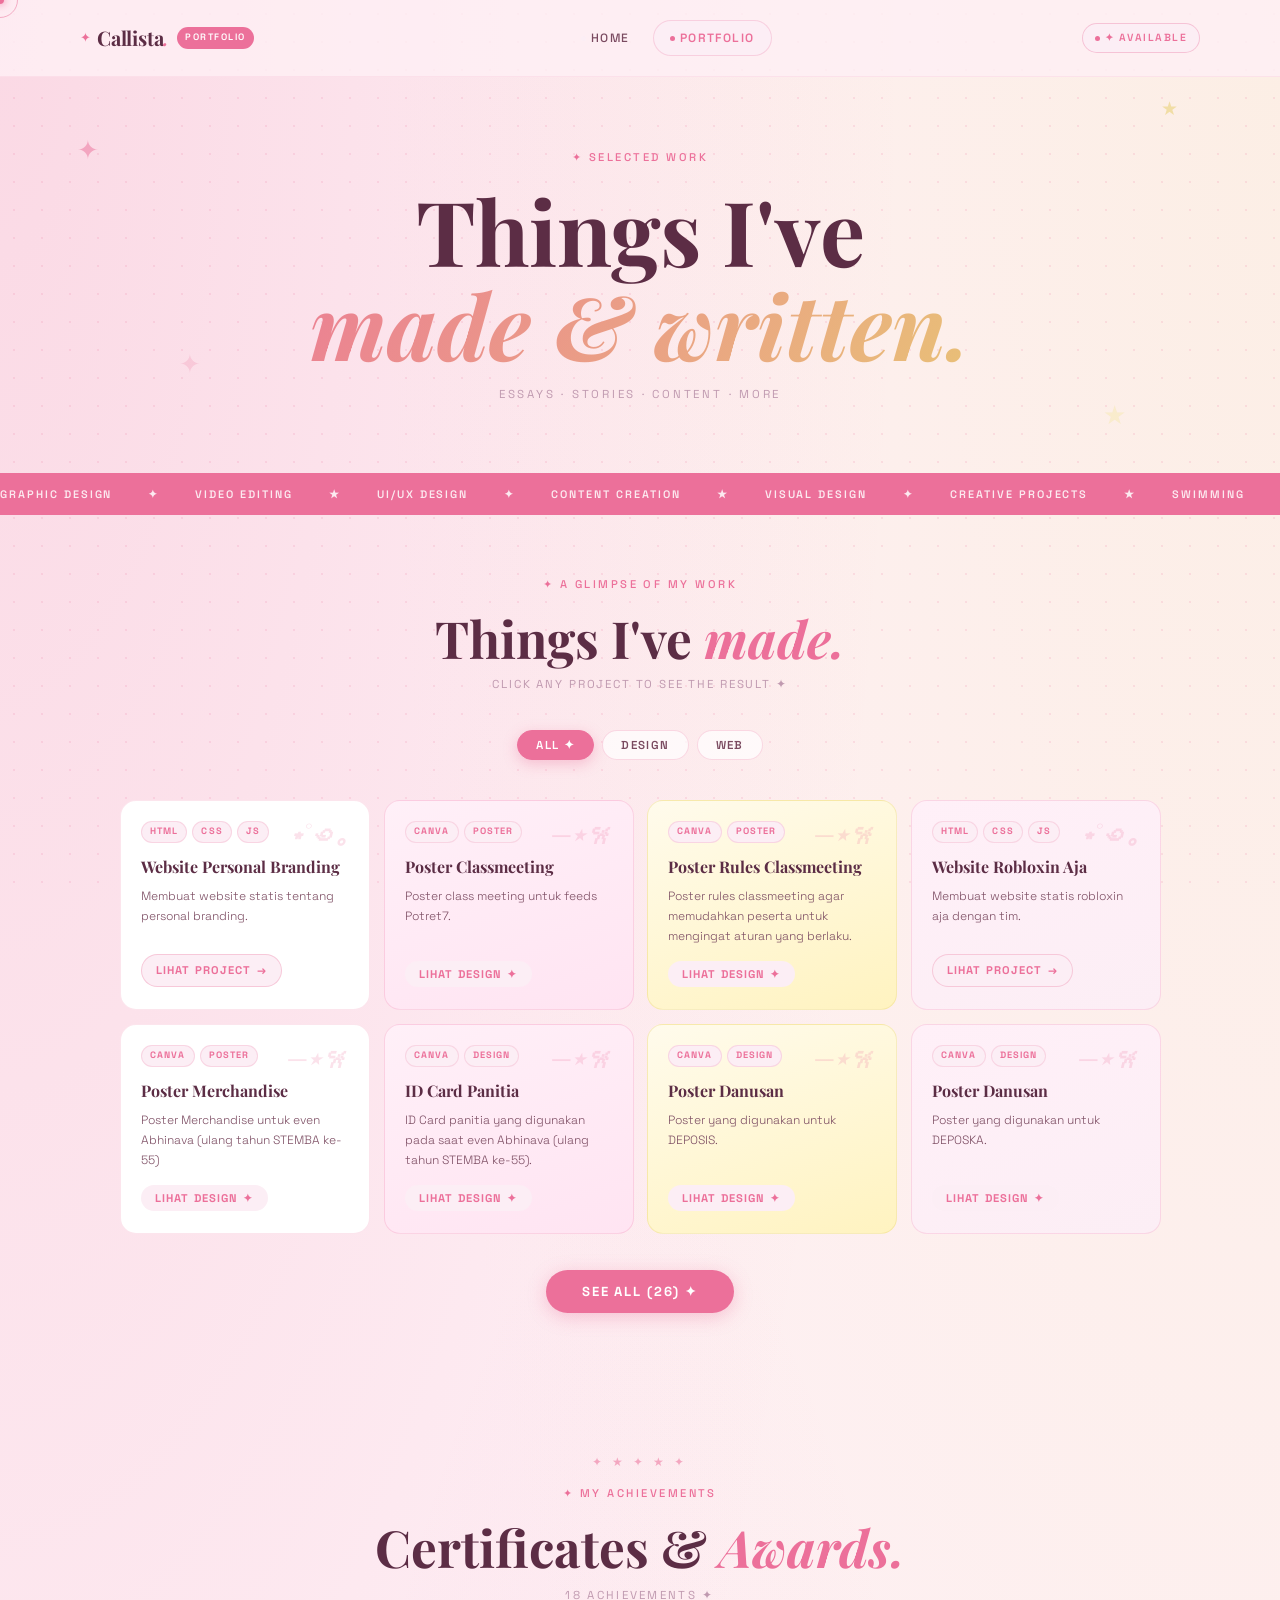
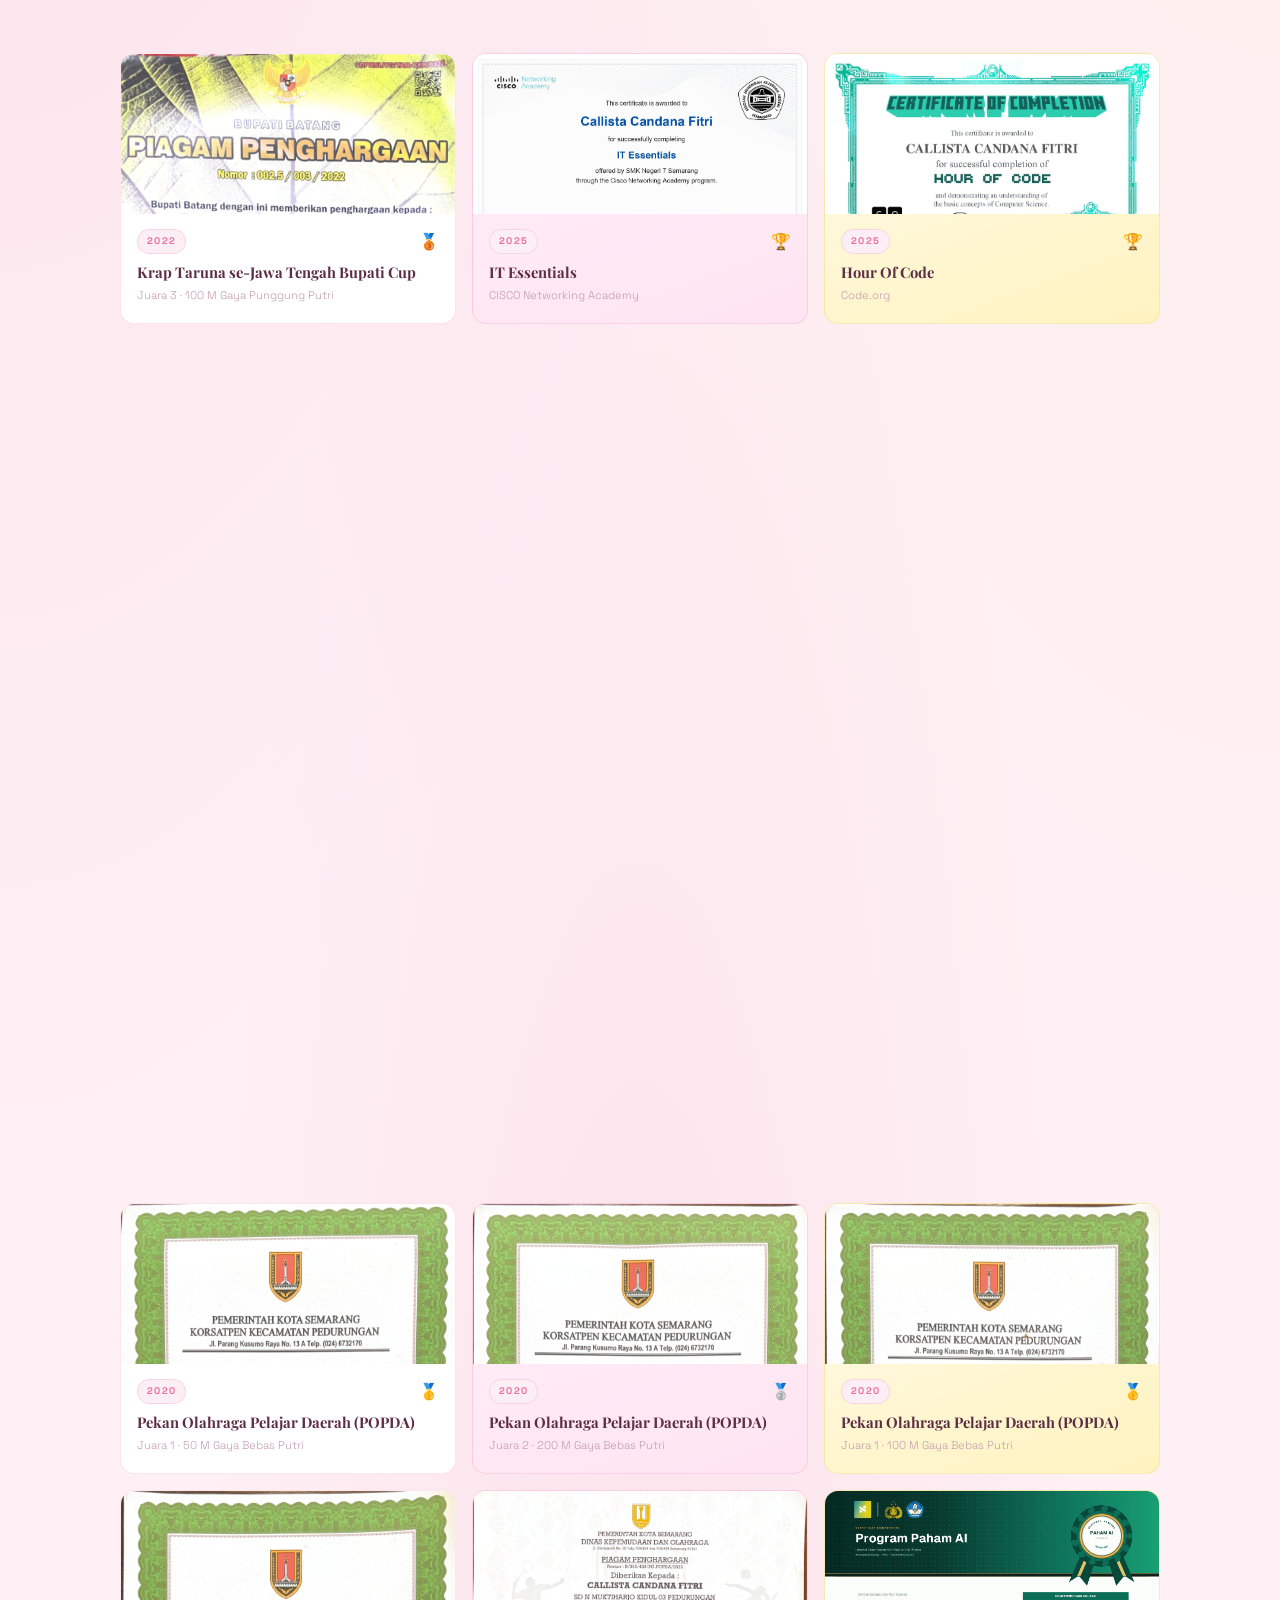
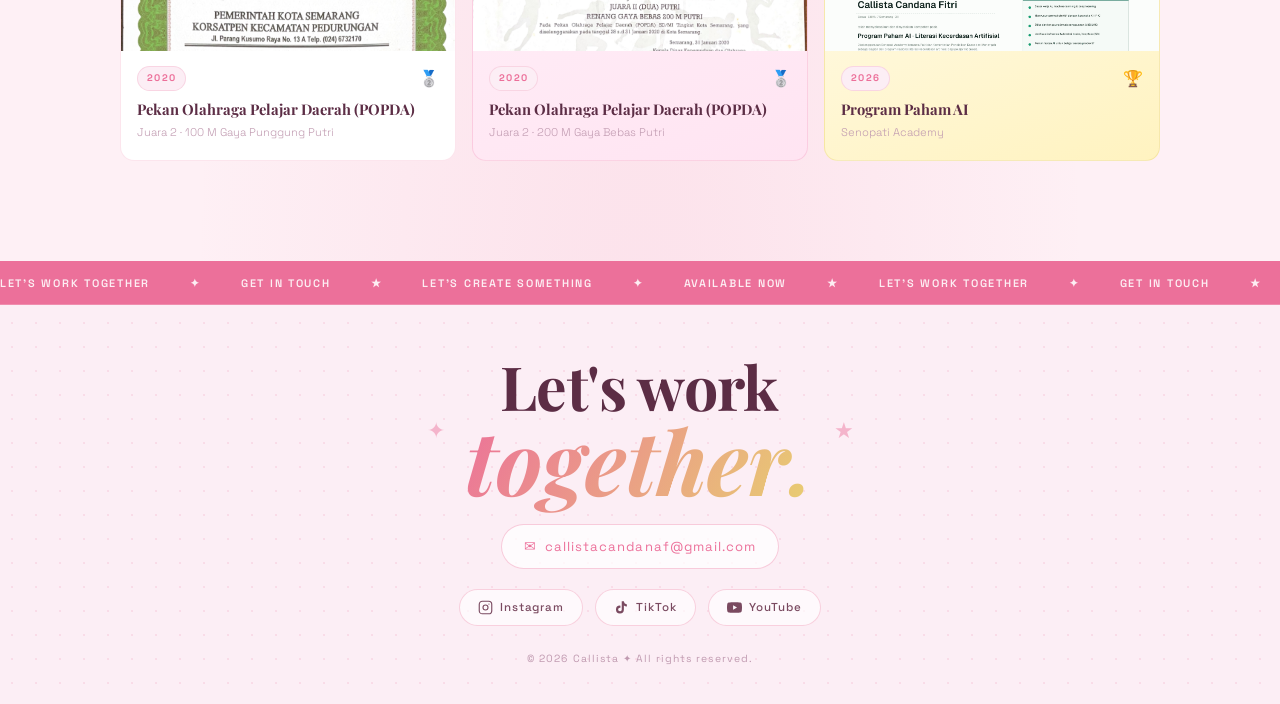
==== commit f4c5ef6d: "Add files via upload" ====
--- a/portfolio.html
+++ b/portfolio.html
@@ -486,7 +486,7 @@
       </div>
 
       <div class="ach-u-card reveal" onclick="openLightbox('foto/piagam5.jpg')">
-        <div class="ach-u-img"><img src="foto/piagam5.jpg" alt="Piagam 5" /><div class="ach-overlay"><span>⛶ Lihat</span></div></div>
+        <div class="ach-u-img"><img src="foto/piagam20.jpg" alt="Piagam 5" /><div class="ach-overlay"><span>⛶ Lihat</span></div></div>
         <div class="ach-u-body"><div class="ach-u-top"><span class="ach-year-badge">2017</span><span>🥈</span></div><h3>Kejuaraan Renang Antar Pelajar Wilayah</h3><p>Juara 2 · 100 M Gaya Bebas Putri</p></div>
       </div>
 
